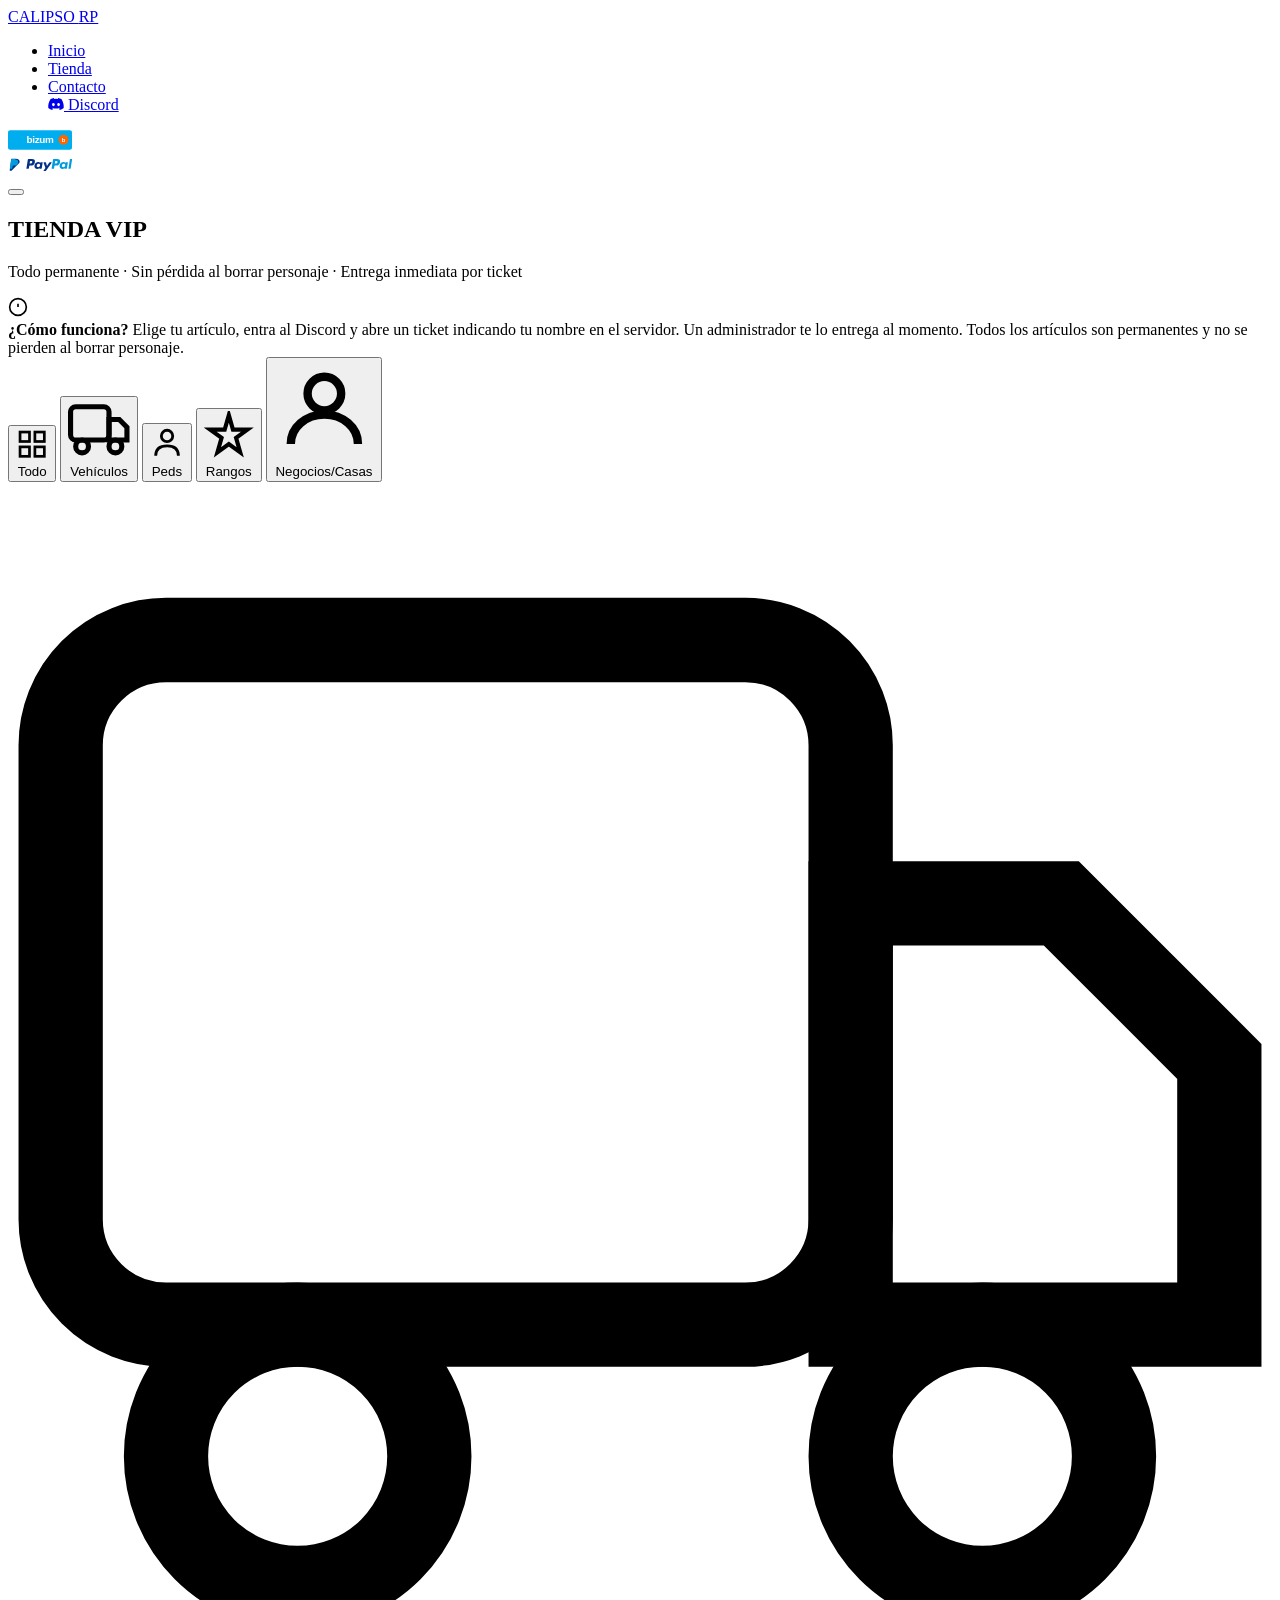
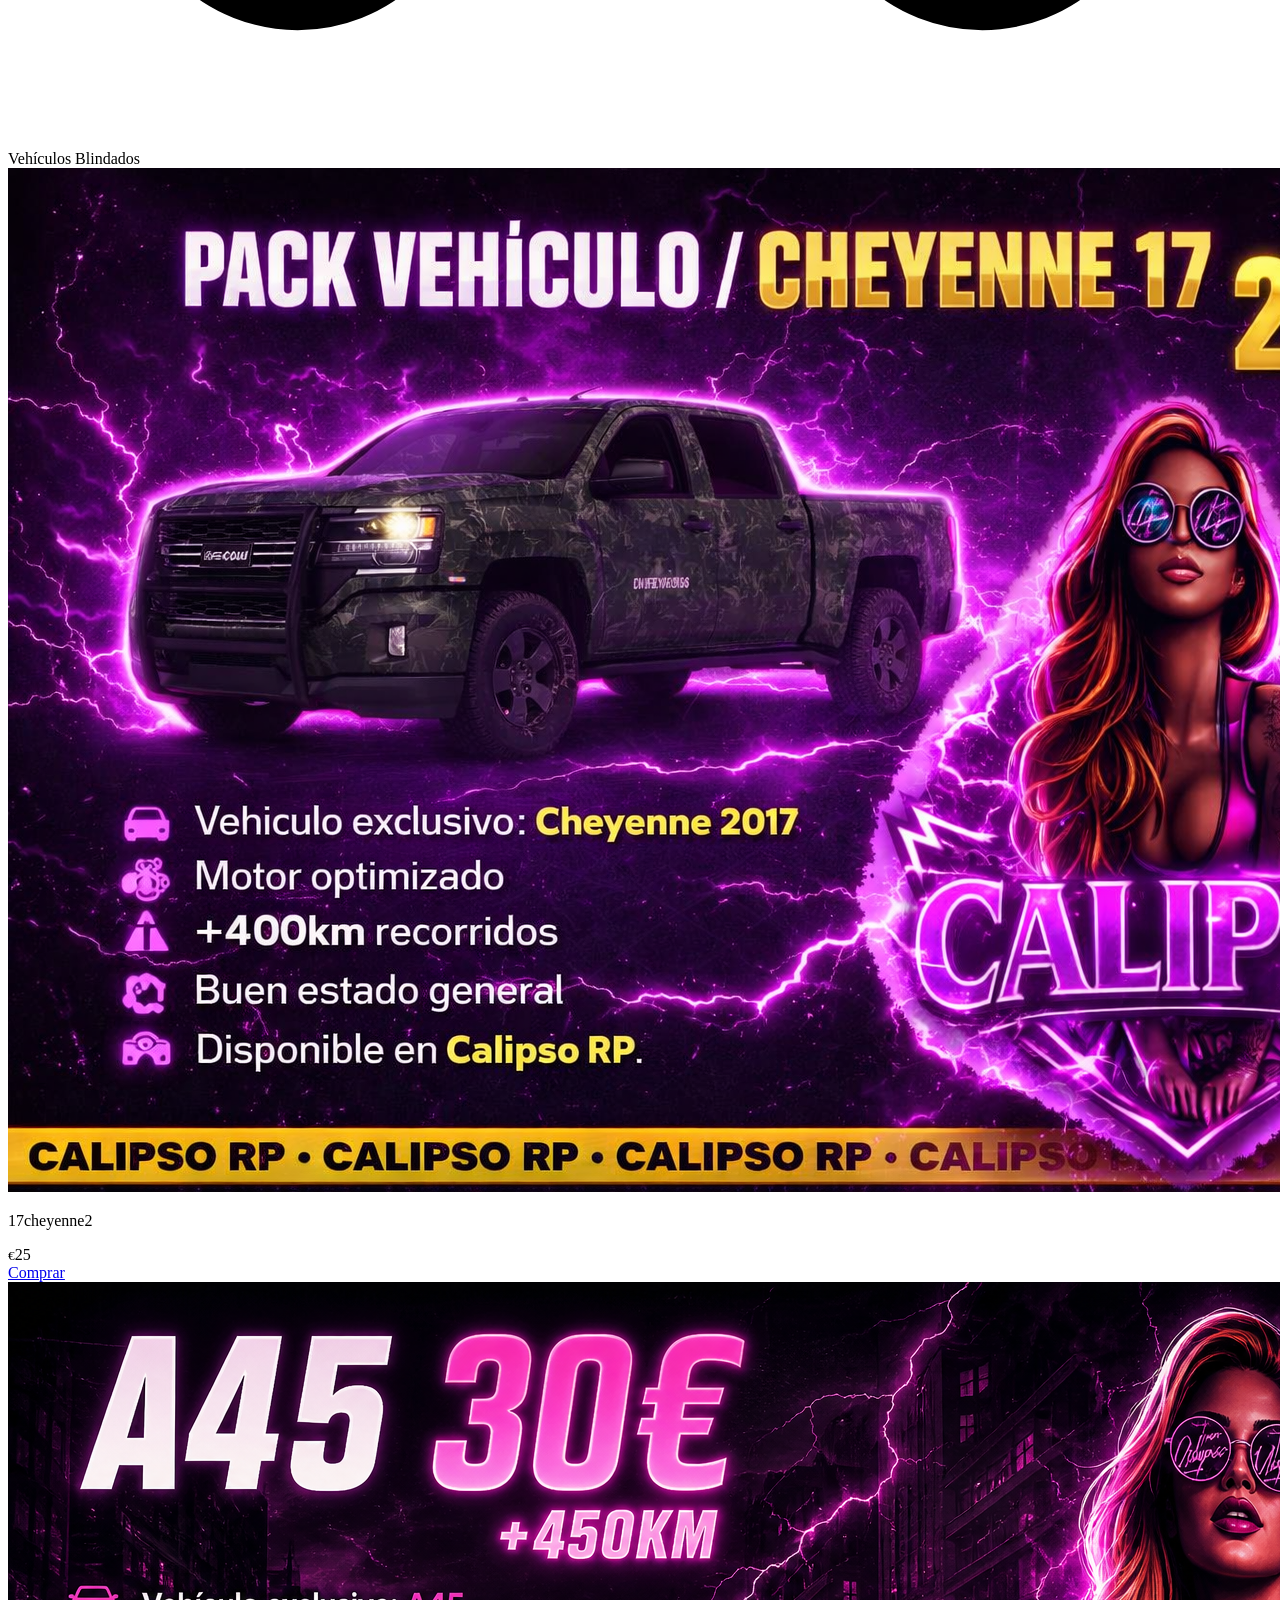
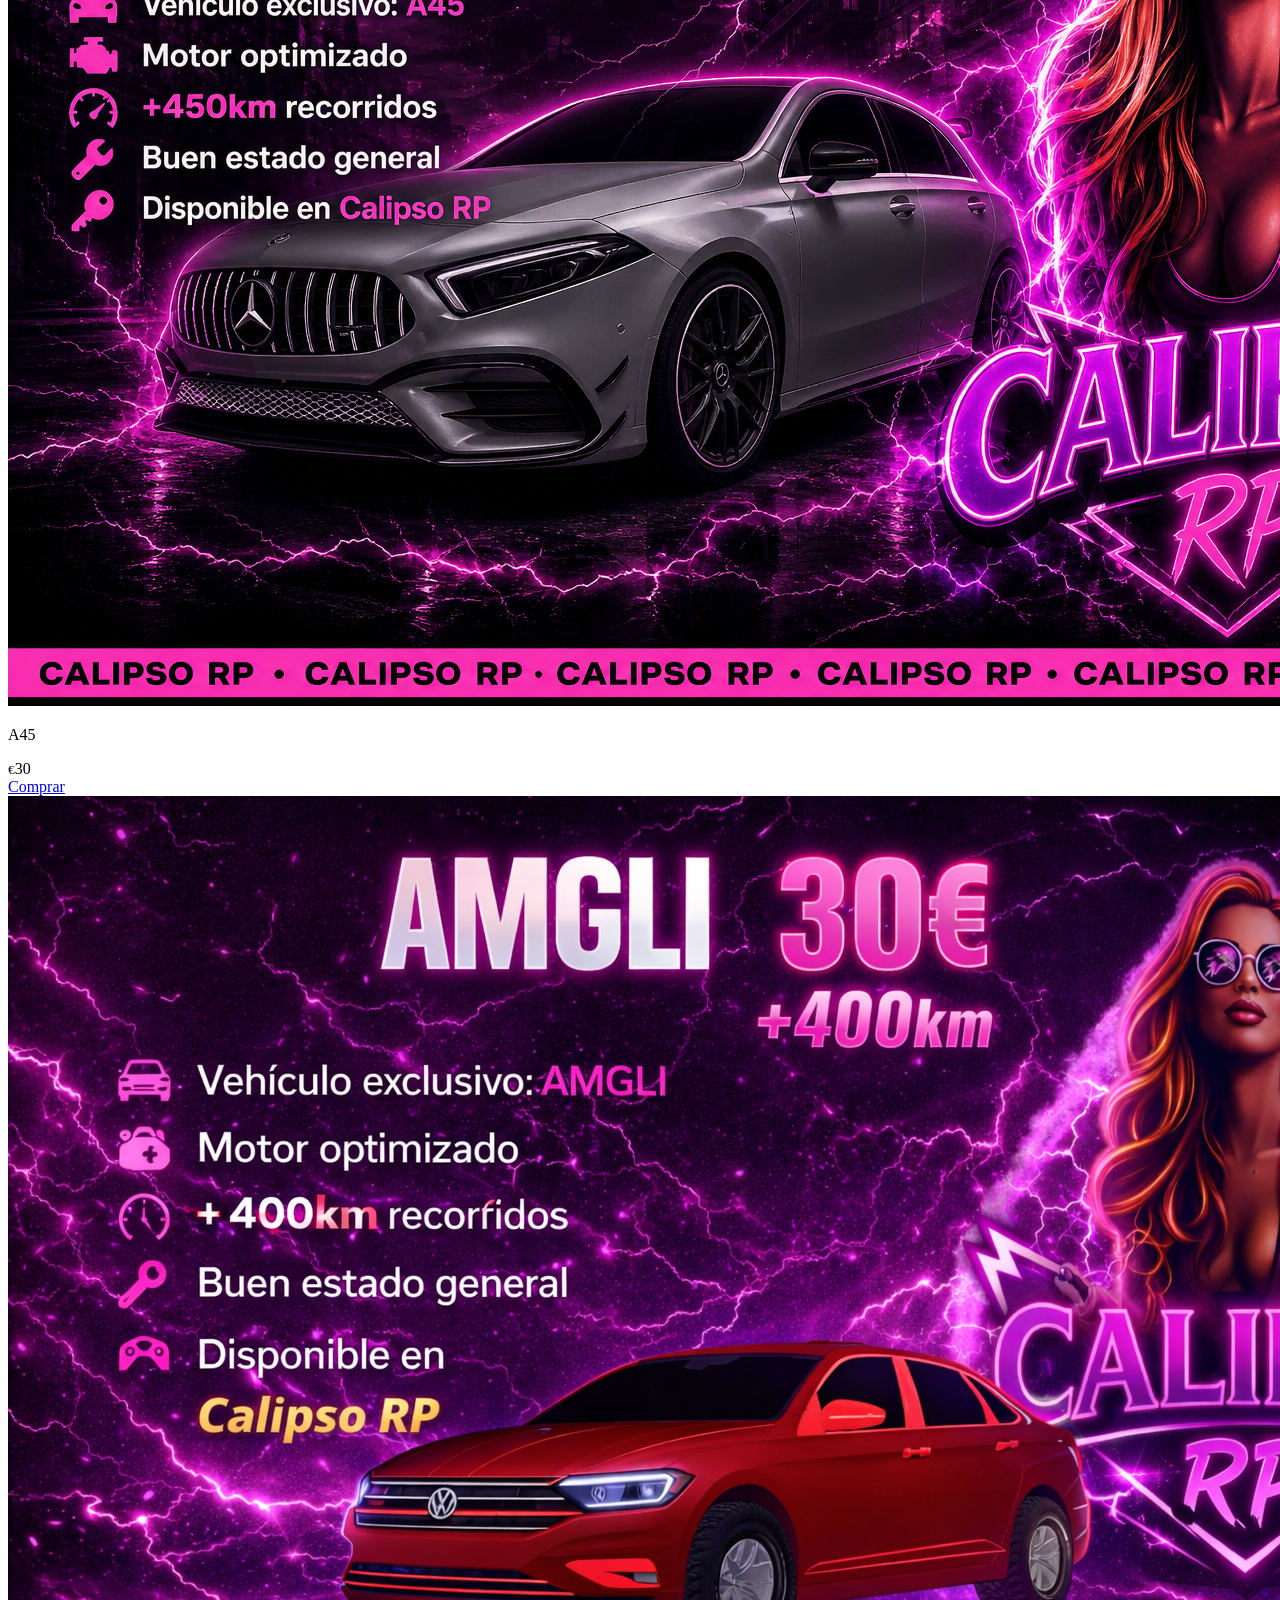
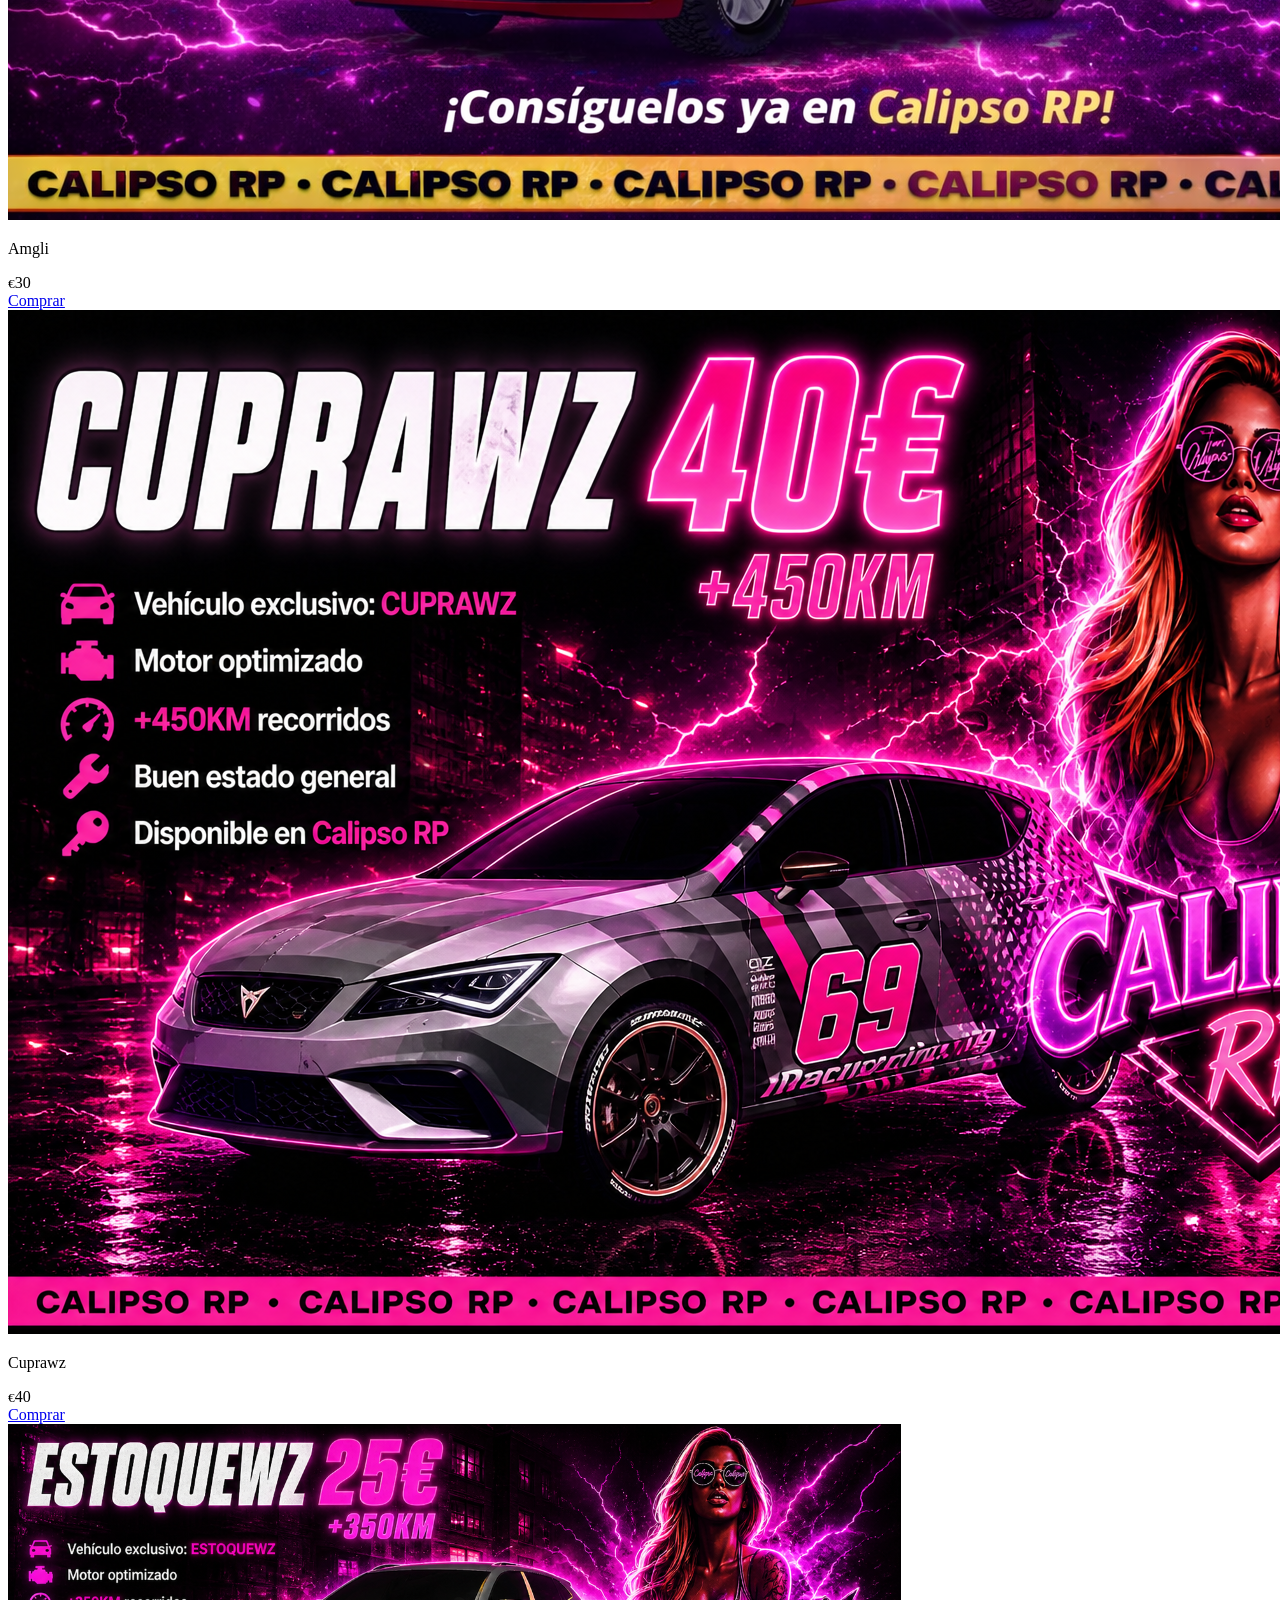
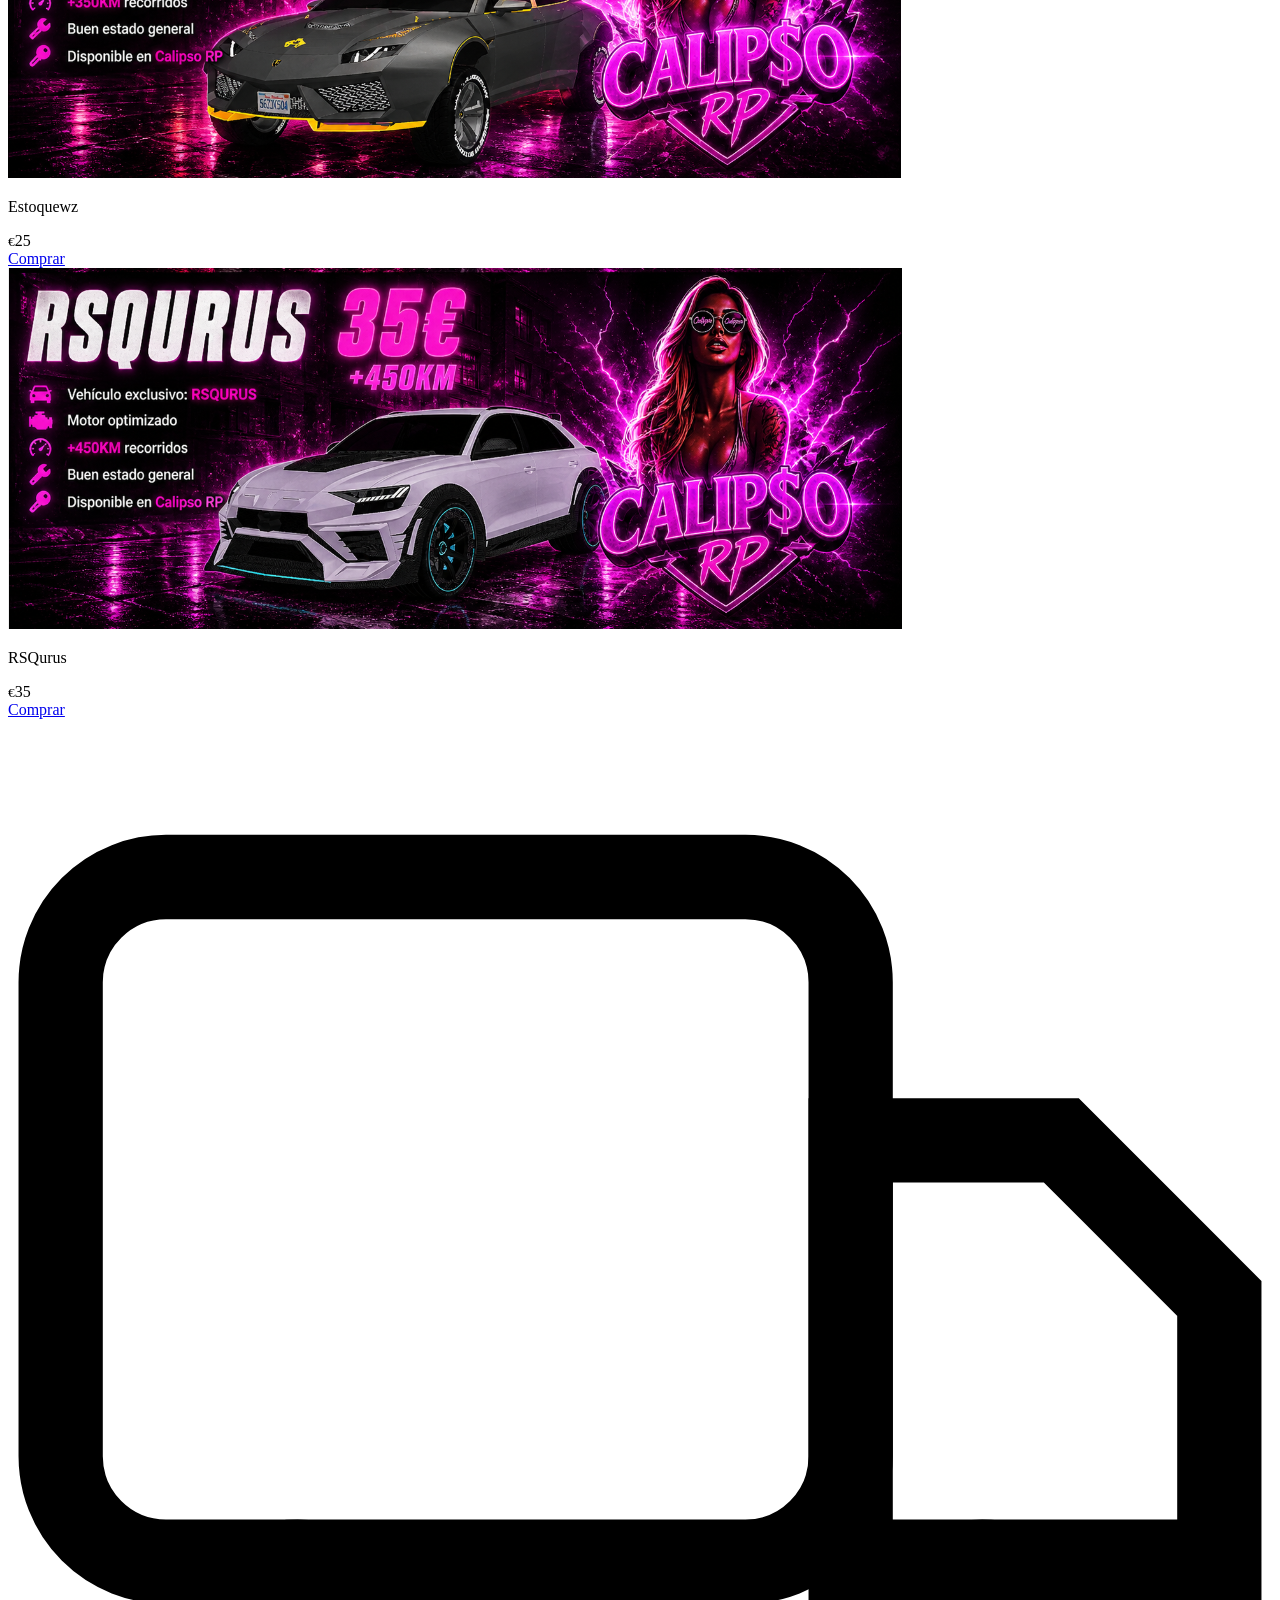
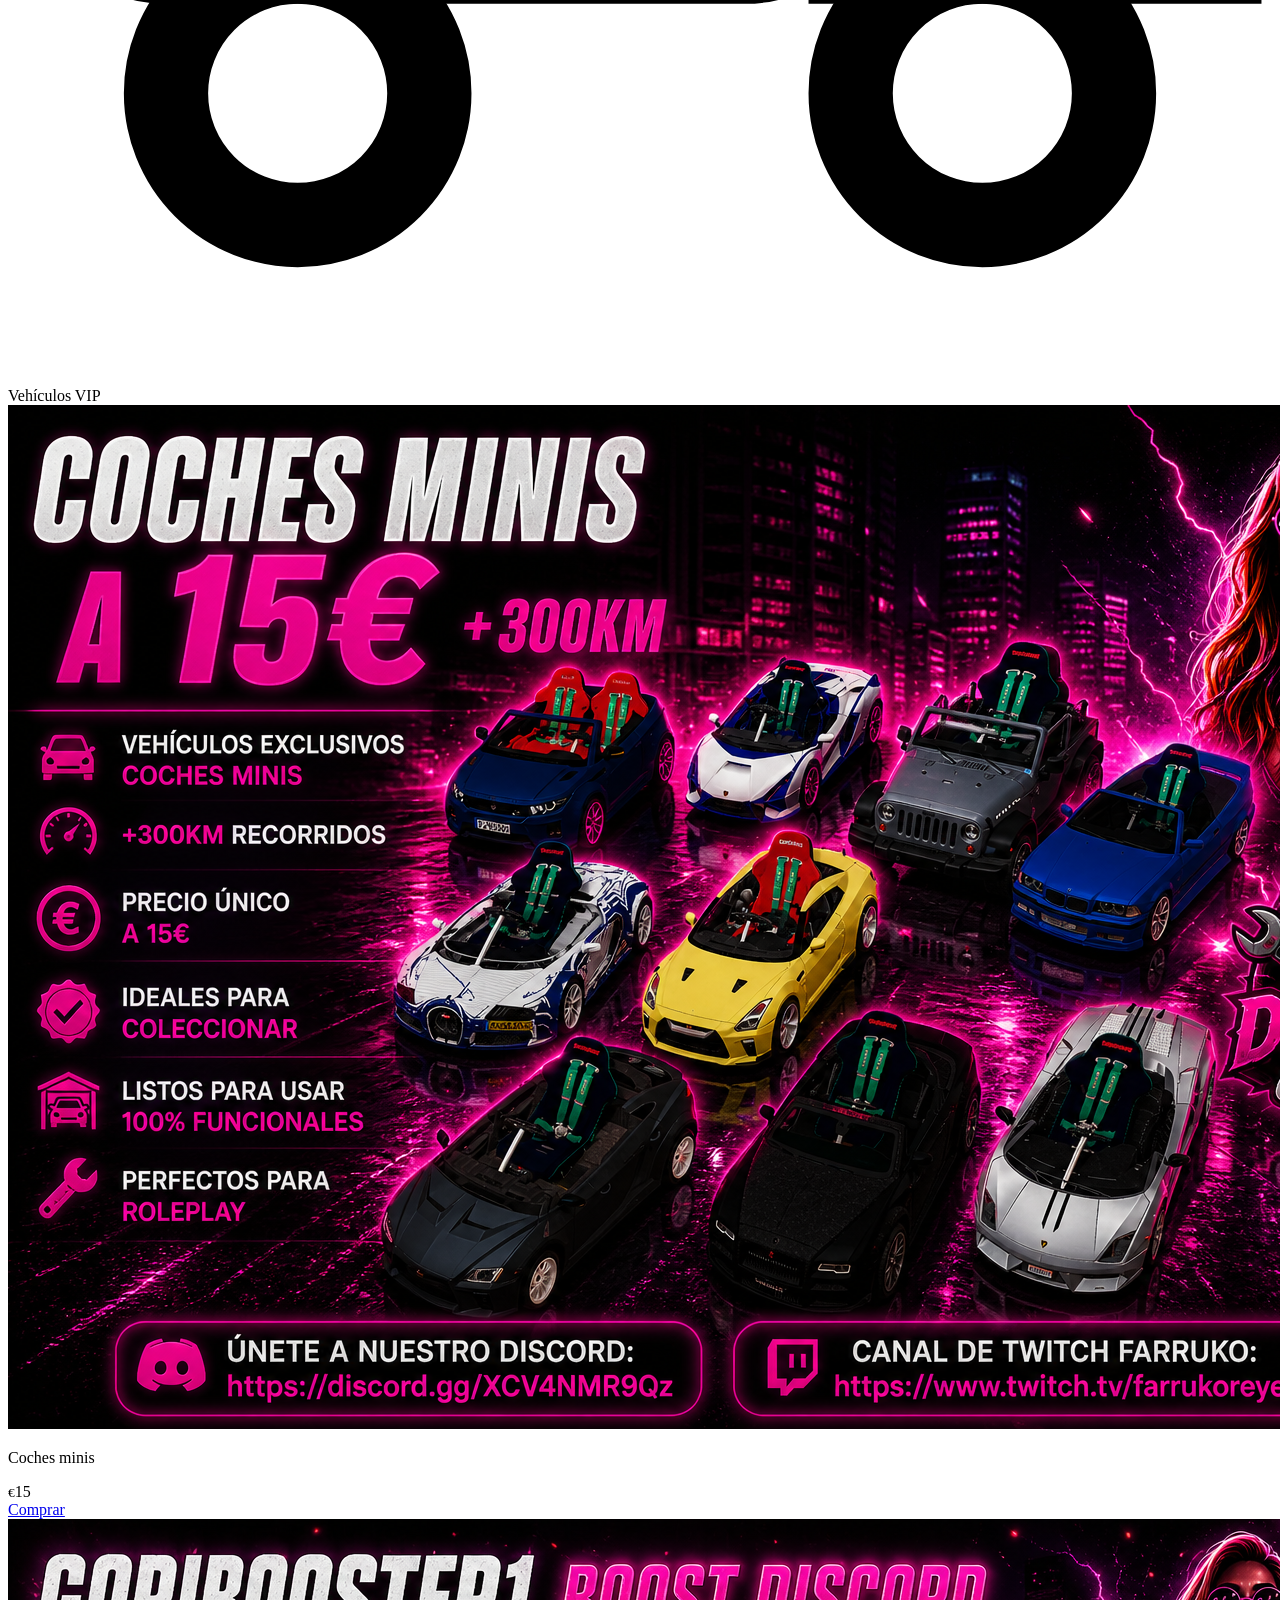
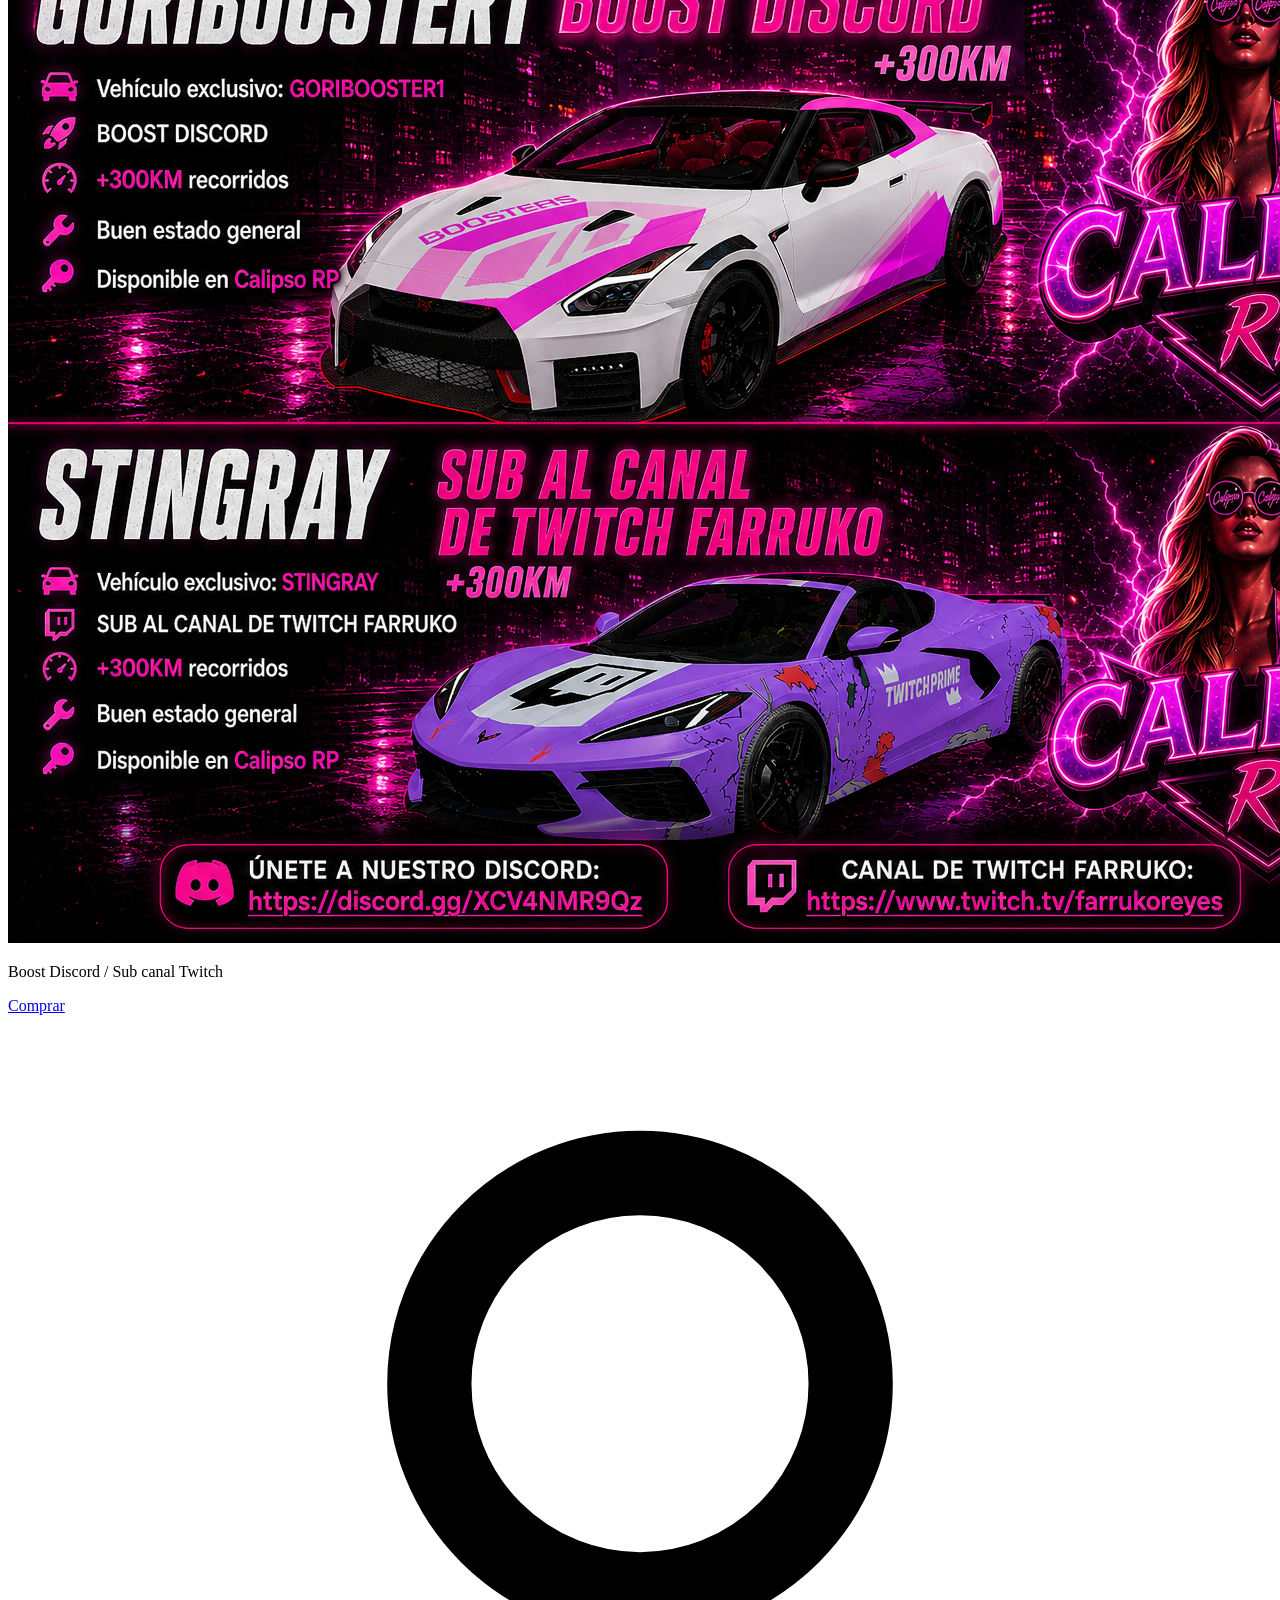
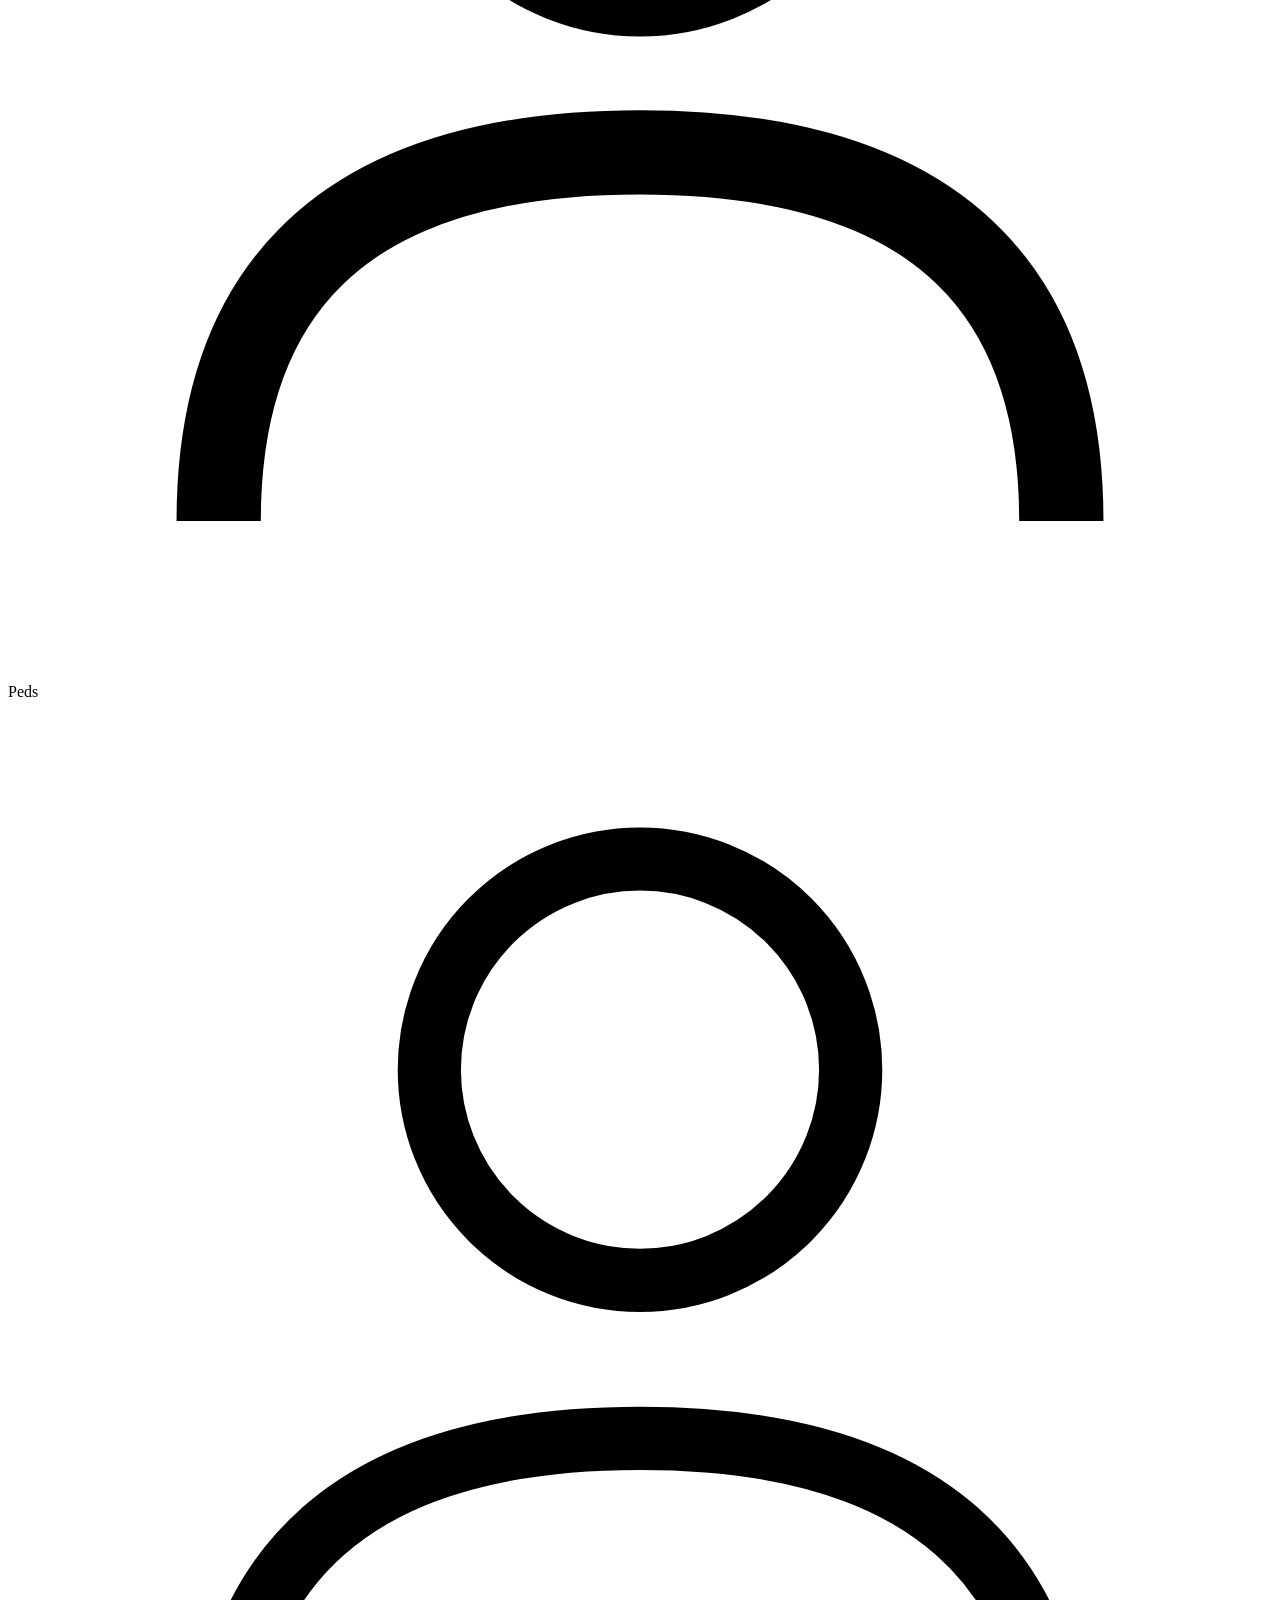
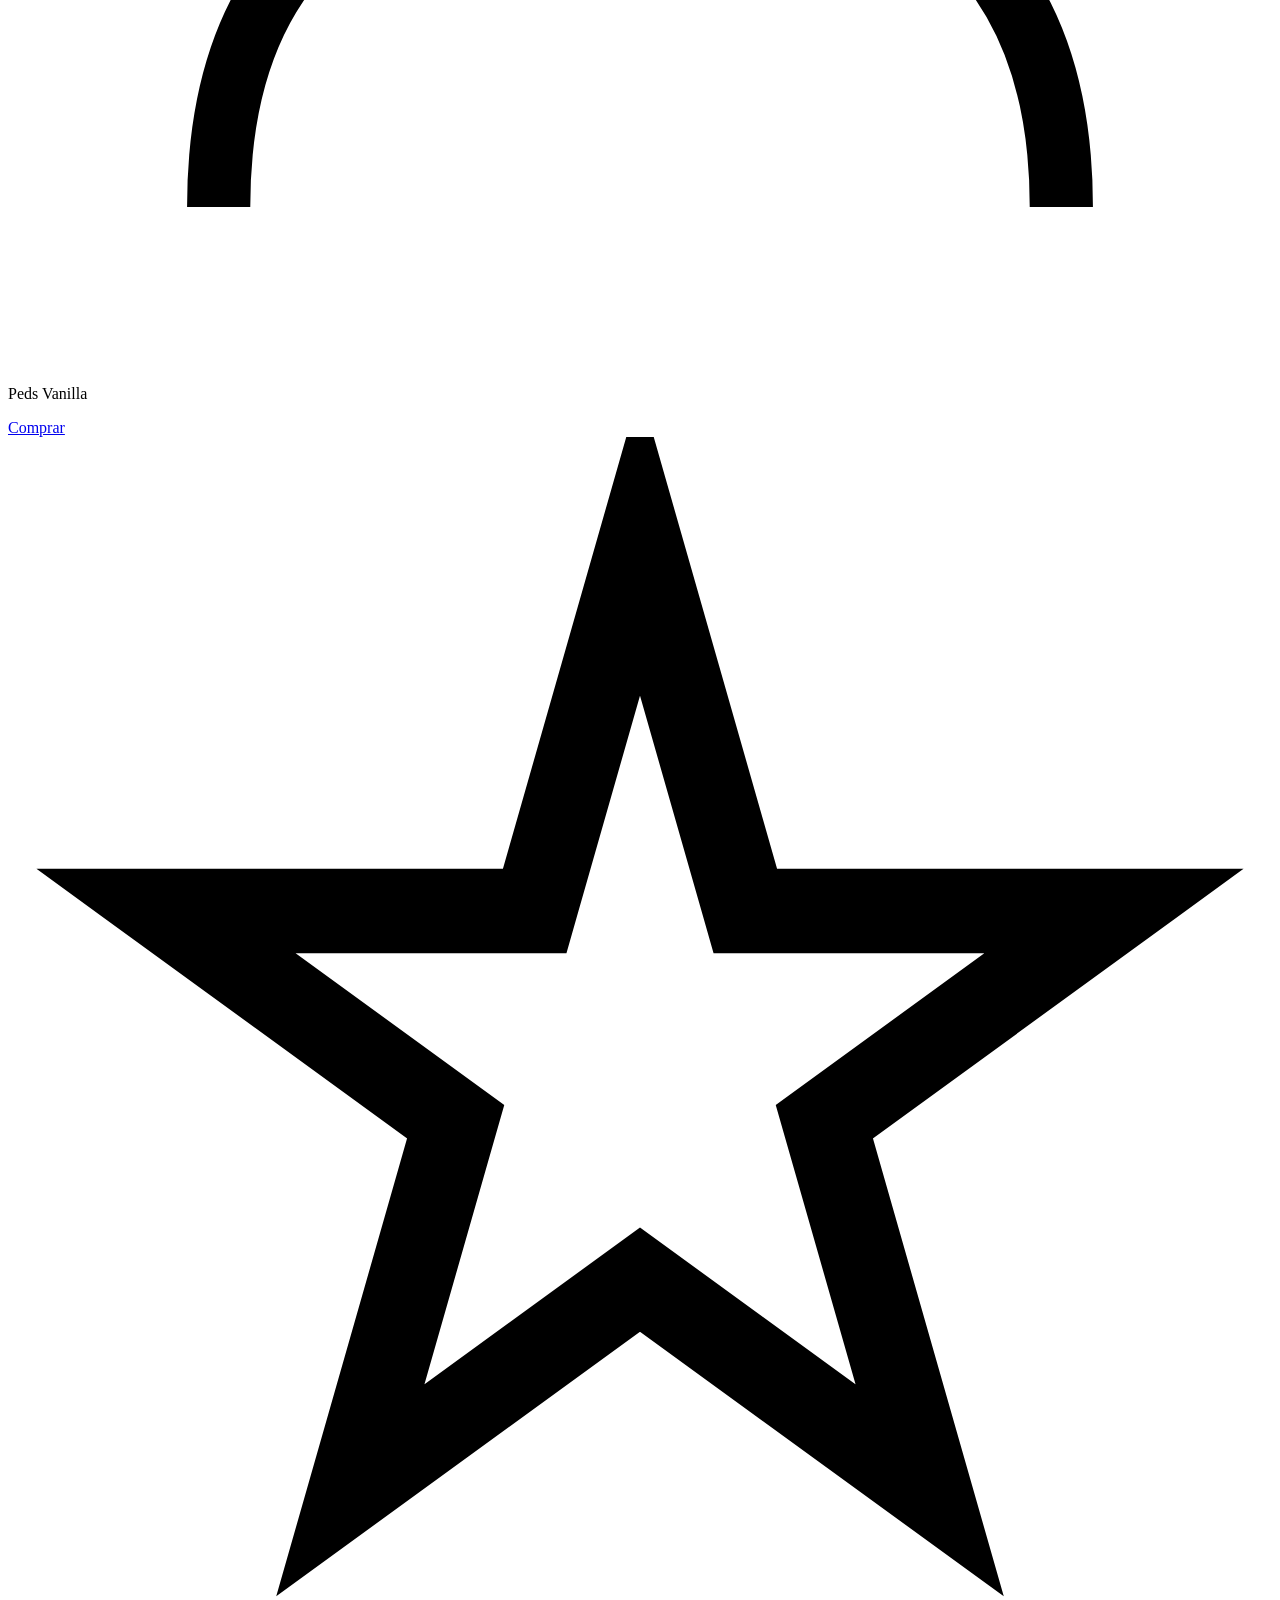
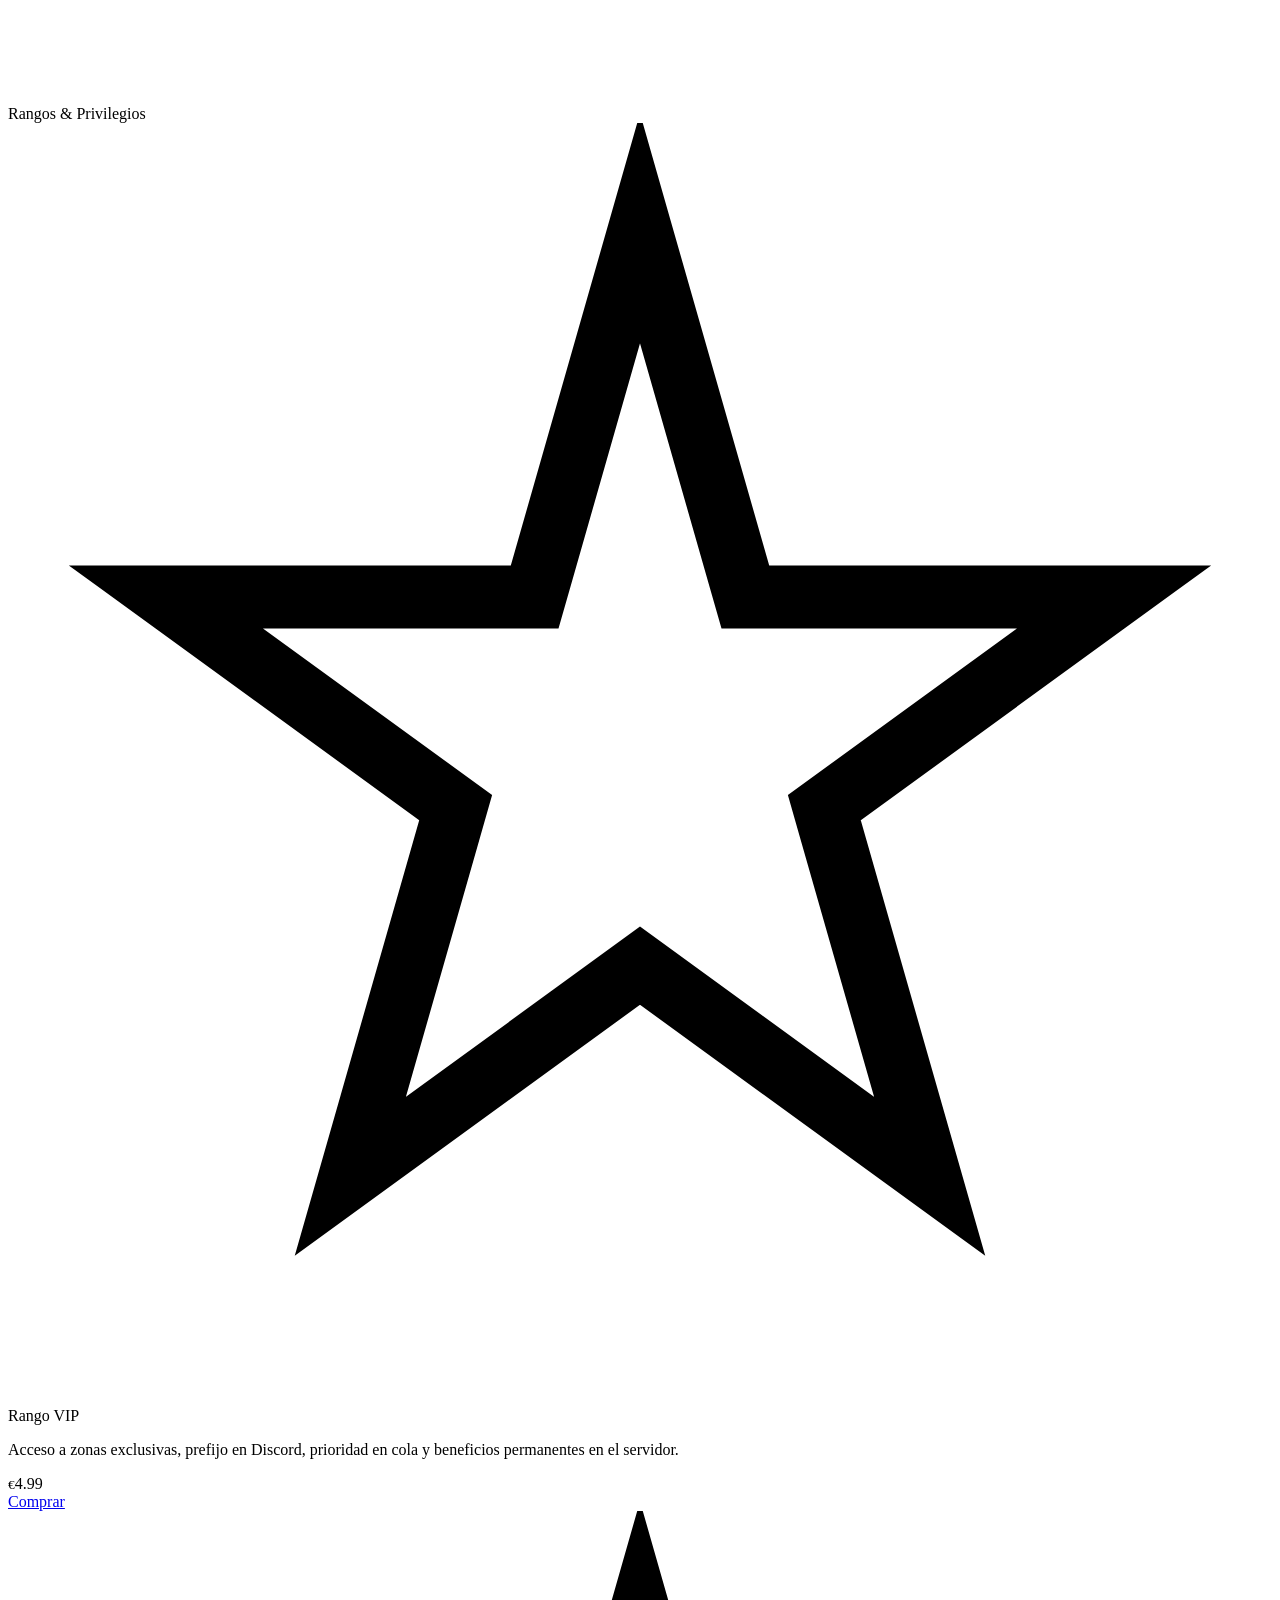
==== Articulos.html @ 2a61f959 "d" ====
<!DOCTYPE html>
<html lang="es">
  <head>
    <meta charset="UTF-8"/>
    <meta name="viewport" content="width=device-width, initial-scale=1.0"/>
    <title>Tienda — Calipso RP</title>
    <link rel="icon" href="./Imagenes/logorojo1.png"/>
    <link rel="stylesheet" href="style.css"/>
  </head>
  <body>
 
    <!-- NAV -->
    <nav class="nav" id="nav">
      <a href="inicio.html" class="nav-logo">
        <span class="nav-logo-name">CALIPSO <span>RP</span></span>
      </a>
      <ul class="nav-links" id="navLinks">
        <li><a href="inicio.html">Inicio</a></li>
        <li><a href="./Articulos.html" class="active">Tienda</a></li>
        <li><a href="./Contacto.html">Contacto</a></li>
        <a href="https://discord.gg/zxBqZYBh" target="_blank" class="nav-discord">
          <svg width="16" height="12" viewBox="0 0 71 55" fill="currentColor">
            <path d="M60.1 4.9A58.5 58.5 0 0 0 45.5.4a40.7 40.7 0 0 0-1.8 3.7 54.1 54.1 0 0 0-16.3 0A39.4 39.4 0 0 0 25.5.4 58.4 58.4 0 0 0 10.9 5C1.6 18.8-1 32.3.3 45.5a59 59 0 0 0 18 9.1 44.4 44.4 0 0 0 3.8-6.2 38.4 38.4 0 0 1-6-2.9l1.4-1.1a42 42 0 0 0 36 0l1.5 1.1a38.3 38.3 0 0 1-6 2.9 44.3 44.3 0 0 0 3.8 6.2 58.8 58.8 0 0 0 18-9.1C72.1 30.2 68 16.8 60.1 4.9ZM23.7 37.3c-3.5 0-6.4-3.2-6.4-7.2s2.8-7.2 6.4-7.2 6.5 3.3 6.4 7.2c0 4-2.8 7.2-6.4 7.2Zm23.6 0c-3.5 0-6.4-3.2-6.4-7.2s2.8-7.2 6.4-7.2 6.5 3.3 6.4 7.2c0 4-2.8 7.2-6.4 7.2Z"/>
          </svg>
          Discord
        </a>
      </ul>

      <!-- PAYMENT STRIP EN NAV -->
<div class="nav-payment-strip">
  <!-- Bizum -->
  <div class="nav-payment-wrap">
    <svg width="64" height="20" viewBox="0 0 180 55" xmlns="http://www.w3.org/2000/svg">
      <rect width="180" height="55" rx="6" fill="#00ADEF"/>
      <text x="90" y="37" font-family="Arial Black, sans-serif" font-weight="900" font-size="28" fill="white" text-anchor="middle" letter-spacing="-1">bizum</text>
      <circle cx="156" cy="27" r="14" fill="#FF6600"/>
      <text x="156" y="33" font-family="Arial, sans-serif" font-weight="900" font-size="16" fill="white" text-anchor="middle">b</text>
    </svg>
  </div>
  <!-- PayPal -->
  <div class="nav-payment-wrap">
    <svg width="64" height="20" viewBox="0 0 124 33" xmlns="http://www.w3.org/2000/svg">
      <path d="M46.211 6.749h-6.839a.95.95 0 0 0-.939.802l-2.766 17.537a.57.57 0 0 0 .564.658h3.265a.95.95 0 0 0 .939-.803l.746-4.73a.95.95 0 0 1 .938-.803h2.165c4.505 0 7.105-2.18 7.784-6.496.306-1.89.013-3.375-.872-4.415-.972-1.142-2.696-1.75-4.985-1.75zM47 13.154c-.374 2.454-2.249 2.454-4.062 2.454h-1.032l.724-4.583a.57.57 0 0 1 .563-.481h.473c1.235 0 2.4 0 3.002.704.359.42.469 1.044.332 1.906z" fill="#003087"/>
      <path d="M66.654 13.075h-3.275a.57.57 0 0 0-.563.481l-.145.916-.229-.332c-.709-1.029-2.29-1.373-3.868-1.373-3.619 0-6.71 2.741-7.312 6.586-.313 1.918.132 3.752 1.22 5.031.998 1.176 2.426 1.666 4.125 1.666 2.916 0 4.533-1.875 4.533-1.875l-.146.91a.57.57 0 0 0 .562.66h2.95a.95.95 0 0 0 .939-.803l1.77-11.209a.568.568 0 0 0-.561-.658zm-4.565 6.374c-.316 1.871-1.801 3.127-3.695 3.127-.951 0-1.711-.305-2.199-.883-.484-.574-.668-1.391-.514-2.301.295-1.855 1.805-3.152 3.67-3.152.93 0 1.686.309 2.184.892.499.589.697 1.411.554 2.317z" fill="#003087"/>
      <path d="M84.096 13.075h-3.291a.954.954 0 0 0-.787.417l-4.539 6.686-1.924-6.425a.953.953 0 0 0-.912-.678h-3.234a.57.57 0 0 0-.541.754l3.625 10.638-3.408 4.811a.57.57 0 0 0 .465.9h3.287a.949.949 0 0 0 .781-.408l10.946-15.8a.57.57 0 0 0-.468-.895z" fill="#003087"/>
      <path d="M94.992 6.749h-6.84a.95.95 0 0 0-.938.802l-2.766 17.537a.569.569 0 0 0 .562.658h3.51a.665.665 0 0 0 .656-.562l.785-4.971a.95.95 0 0 1 .938-.803h2.164c4.506 0 7.105-2.18 7.785-6.496.307-1.89.012-3.375-.873-4.415-.971-1.142-2.694-1.75-4.983-1.75zm.789 6.405c-.373 2.454-2.248 2.454-4.062 2.454h-1.031l.725-4.583a.568.568 0 0 1 .562-.481h.473c1.234 0 2.4 0 3.002.704.359.42.468 1.044.331 1.906z" fill="#009cde"/>
      <path d="M115.434 13.075h-3.273a.567.567 0 0 0-.562.481l-.145.916-.23-.332c-.709-1.029-2.289-1.373-3.867-1.373-3.619 0-6.709 2.741-7.311 6.586-.312 1.918.131 3.752 1.219 5.031 1 1.176 2.426 1.666 4.125 1.666 2.916 0 4.533-1.875 4.533-1.875l-.146.91a.57.57 0 0 0 .564.66h2.949a.95.95 0 0 0 .938-.803l1.771-11.209a.571.571 0 0 0-.565-.658zm-4.565 6.374c-.314 1.871-1.801 3.127-3.695 3.127-.949 0-1.711-.305-2.199-.883-.484-.574-.666-1.391-.514-2.301.297-1.855 1.805-3.152 3.67-3.152.93 0 1.686.309 2.184.892.501.589.699 1.411.554 2.317z" fill="#009cde"/>
      <path d="M119.962 7.182l-2.807 17.854a.569.569 0 0 0 .562.658h2.822c.469 0 .867-.34.939-.803l2.768-17.536a.57.57 0 0 0-.562-.659h-3.16a.571.571 0 0 0-.562.486z" fill="#009cde"/>
      <path d="M7.266 29.154a.604.604 0 0 1-.598.52H3.881a.604.604 0 0 1-.597-.709L6.092 7.182a.952.952 0 0 1 .938-.802h7.896c2.759 0 4.806.625 6.084 1.858 1.16 1.125 1.614 2.606 1.387 4.517-.047.39-.127.795-.242 1.209" fill="#003087"/>
      <path d="M7.034 6.749H.195A.95.95 0 0 0-.744 7.55L-3.51 25.088a.57.57 0 0 0 .562.659h3.51c.313 0 .578-.228.625-.539l.757-4.801-.002.014a.95.95 0 0 1 .938-.802h1.96c3.838 0 6.844-1.558 7.722-6.066.026-.135.049-.267.068-.396.26-1.659-.002-2.786-.867-3.806-.953-1.117-2.667-1.602-4.729-1.602z" fill="#009cde" transform="translate(7.07 0)"/>
    </svg>
  </div>
</div>

      <button class="hamburger" id="hamburger" onclick="toggleMenu()" aria-label="Menu">
        <span></span><span></span><span></span>
      </button>
    </nav>
 
    <!-- PAGE HERO -->
    <section class="page-hero">
      <h1 class="page-hero-title">TIENDA VIP</h1>
      <p class="page-hero-sub">Todo permanente · Sin pérdida al borrar personaje · Entrega inmediata por ticket</p>
    </section>
 
    <!-- INFO BANNER -->
    <div class="shop-wrap" style="padding-bottom:0">
      <div class="info-banner">
        <svg class="info-icon" width="20" height="20" viewBox="0 0 24 24" fill="none" stroke="currentColor" stroke-width="2">
          <circle cx="12" cy="12" r="10"/>
          <line x1="12" y1="8" x2="12" y2="12"/>
          <line x1="12" y1="16" x2="12.01" y2="16"/>
        </svg>
        <div>
          <strong>¿Cómo funciona?</strong>
          Elige tu artículo, entra al Discord y abre un ticket indicando tu nombre en el servidor.
          Un administrador te lo entrega al momento. Todos los artículos son permanentes y no se pierden al borrar personaje.
        </div>
      </div>
    </div>
 
    <!-- FILTERS -->
    <div class="shop-filters">
      <button class="filter-btn active" data-filter="all">
        <svg viewBox="0 0 24 24" fill="none" stroke="currentColor" stroke-width="2">
          <rect x="3" y="3" width="7" height="7"/>
          <rect x="14" y="3" width="7" height="7"/>
          <rect x="3" y="14" width="7" height="7"/>
          <rect x="14" y="14" width="7" height="7"/>
        </svg>
        Todo
      </button>
      <button class="filter-btn" data-filter="coches">
        <svg viewBox="0 0 24 24" fill="none" stroke="currentColor" stroke-width="2">
          <rect x="1" y="3" width="15" height="13" rx="2"/>
          <path d="M16 8h4l3 3v5h-7V8z"/>
          <circle cx="5.5" cy="18.5" r="2.5"/>
          <circle cx="18.5" cy="18.5" r="2.5"/>
        </svg>
        Vehículos
      </button>
      <button class="filter-btn" data-filter="peds">
        <svg viewBox="0 0 24 24" fill="none" stroke="currentColor" stroke-width="2">
          <circle cx="12" cy="7" r="4"/>
          <path d="M4 21Q4 14 12 14Q20 14 20 21"/>
        </svg>
        Peds
      </button>
      <button class="filter-btn" data-filter="rangos">
        <svg viewBox="0 0 24 24" fill="none" stroke="currentColor" stroke-width="2">
          <path d="M12 2l2 7h7l-5.5 4 2 7L12 16l-5.5 4 2-7L3 9h7z"/>
        </svg>
        Rangos
      </button>
      <button class="filter-btn" data-filter="negocios/Casas">
        <svg viewBox="0 0 24 24" fill="none" stroke="currentColor" stroke-width="2">
          <circle cx="12" cy="8" r="4"/>
          <path d="M4 20c0-4 3.6-7 8-7s8 3 8 7"/>
        </svg>
        Negocios/Casas
      </button>
    </div>
 
    <!-- SHOP CONTENT -->
    <div class="shop-wrap">
 
      <!-- CATEGORÍA: VEHÍCULOS Blindados -->
      <div class="shop-category" data-cat="coches">
        <div class="shop-cat-title">
          <svg viewBox="0 0 24 24" fill="none" stroke="currentColor" stroke-width="1.6">
            <rect x="1" y="3" width="15" height="13" rx="2"/>
            <path d="M16 8h4l3 3v5h-7V8z"/>
            <circle cx="5.5" cy="18.5" r="2.5"/>
            <circle cx="18.5" cy="18.5" r="2.5"/>
          </svg>
          Vehículos Blindados
        </div>
        <div class="products-grid">
 
          <div class="product-card reveal" data-cat="coches">
            <div class="product-thumb">
              <div class="product-thumb-glow"></div>
              <img src="./Imagenes/ChatGPT_Image_4_may_2026_22_41_22.png" alt="17cheyenne2" class="product-img"/>
            </div>
            <div class="product-body">
              <p class="product-name">17cheyenne2</p>
              <div class="product-footer">
                <div class="product-price"><small>€</small>25</div>
                <a href="https://discord.com/channels/1265454417419960320/1265454423115694199/1325440500668436545" target="_blank" class="btn-buy">Comprar</a>
              </div>
            </div>
          </div>
 
          <div class="product-card reveal" data-cat="coches">
            <div class="product-thumb">
              <div class="product-thumb-glow"></div>
              <img src="./Imagenes/content1.png" alt="A45" class="product-img"/>
            </div>
            <div class="product-body">
              <p class="product-name">A45</p>
              <div class="product-footer">
                <div class="product-price"><small>€</small>30</div>
                <a href="https://discord.com/channels/1265454417419960320/1265454423115694199/1325440500668436545" target="_blank" class="btn-buy">Comprar</a>
              </div>
            </div>
          </div>
 
          <div class="product-card reveal" data-cat="coches">
            <div class="product-thumb">
              <div class="product-thumb-glow"></div>
              <img src="./Imagenes/content2.png" alt="Amgli" class="product-img"/>
            </div>
            <div class="product-body">
              <p class="product-name">Amgli</p>
              <div class="product-footer">
                <div class="product-price"><small>€</small>30</div>
                <a href="https://discord.com/channels/1265454417419960320/1265454423115694199/1325440500668436545" target="_blank" class="btn-buy">Comprar</a>
              </div>
            </div>
          </div>
 
          <div class="product-card reveal" data-cat="coches">
            <div class="product-thumb">
              <div class="product-thumb-glow"></div>
              <img src="./Imagenes/content3.png" alt="Cuprawz" class="product-img"/>
            </div>
            <div class="product-body">
              <p class="product-name">Cuprawz</p>
              <div class="product-footer">
                <div class="product-price"><small>€</small>40</div>
                <a href="https://discord.com/channels/1265454417419960320/1265454423115694199/1325440500668436545" target="_blank" class="btn-buy">Comprar</a>
              </div>
            </div>
          </div>
 
          <div class="product-card reveal" data-cat="coches">
            <div class="product-thumb">
              <div class="product-thumb-glow"></div>
              <img src="./Imagenes/image4.png" alt="Estoquewz" class="product-img"/>
            </div>
            <div class="product-body">
              <p class="product-name">Estoquewz</p>
              <div class="product-footer">
                <div class="product-price"><small>€</small>25</div>
                <a href="https://discord.com/channels/1265454417419960320/1265454423115694199/1325440500668436545" target="_blank" class="btn-buy">Comprar</a>
              </div>
            </div>
          </div>
 
          <div class="product-card reveal" data-cat="coches">
            <div class="product-thumb">
              <div class="product-thumb-glow"></div>
              <img src="./Imagenes/image5.png" alt="RSQurus" class="product-img"/>
            </div>
            <div class="product-body">
              <p class="product-name">RSQurus</p>
              <div class="product-footer">
                <div class="product-price"><small>€</small>35</div>
                <a href="https://discord.com/channels/1265454417419960320/1265454423115694199/1325440500668436545" target="_blank" class="btn-buy">Comprar</a>
              </div>
            </div>
          </div>
 
        </div>
      </div>

      <!-- CATEGORÍA: VEHÍCULOS -->
      <div class="shop-category" data-cat="coches">
        <div class="shop-cat-title">
          <svg viewBox="0 0 24 24" fill="none" stroke="currentColor" stroke-width="1.6">
            <rect x="1" y="3" width="15" height="13" rx="2"/>
            <path d="M16 8h4l3 3v5h-7V8z"/>
            <circle cx="5.5" cy="18.5" r="2.5"/>
            <circle cx="18.5" cy="18.5" r="2.5"/>
          </svg>
          Vehículos VIP
        </div>
        <div class="products-grid">
 
          <div class="product-card reveal" data-cat="coches">
            <div class="product-thumb">
              <div class="product-thumb-glow"></div>
              <img src="./Imagenes/content8.png" alt="Coches minis" class="product-img"/>
            </div>
            <div class="product-body">
              <p class="product-name">Coches minis</p>
              <div class="product-footer">
                <div class="product-price"><small>€</small>15</div>
                <a href="https://discord.com/channels/1265454417419960320/1265454423115694199/1325440500668436545" target="_blank" class="btn-buy">Comprar</a>
              </div>
            </div>
          </div>
 
          <div class="product-card reveal" data-cat="coches">
            <div class="product-thumb">
              <div class="product-thumb-glow"></div>
              <img src="./Imagenes/boost_y_twitch_coches6.png" alt="Boost Discord / Sub Twitch" class="product-img"/>
            </div>
            <div class="product-body">
              <p class="product-name">Boost Discord / Sub canal Twitch</p>
              <div class="product-footer">
                <div class="product-price"></div>
                <a href="https://discord.com/channels/1265454417419960320/1265454423115694199/1325440500668436545" target="_blank" class="btn-buy">Comprar</a>
              </div>
            </div>
          </div>
 
        </div>
      </div>
 
      <!-- CATEGORÍA: PEDS -->
      <div class="shop-category" data-cat="peds">
        <div class="shop-cat-title">
          <svg viewBox="0 0 24 24" fill="none" stroke="currentColor" stroke-width="1.6">
            <circle cx="12" cy="7" r="4"/>
            <path d="M4 21Q4 14 12 14Q20 14 20 21"/>
          </svg>
          Peds
        </div>
        <div class="products-grid">
 
          <div class="product-card reveal" data-cat="peds">
            <div class="product-thumb">
              <div class="product-thumb-glow"></div>
              <svg viewBox="0 0 24 24" fill="none" stroke="currentColor" stroke-width="1.2">
                <circle cx="12" cy="7" r="4"/>
                <path d="M4 21Q4 14 12 14Q20 14 20 21"/>
              </svg>
            </div>

            <div class="product-body">
              <p class="product-name">Peds Vanilla</p>
              <div class="product-footer">
                <a href="https://discord.com/channels/1265454417419960320/1265454423115694199/1325440500668436545" target="_blank" class="btn-buy">Comprar</a>
              </div>
            </div>
          </div>
 
        </div>
      </div>
 
      <!-- CATEGORÍA: RANGOS -->
      <div class="shop-category" data-cat="rangos">
        <div class="shop-cat-title">
          <svg viewBox="0 0 24 24" fill="none" stroke="currentColor" stroke-width="1.6">
            <path d="M12 2l2 7h7l-5.5 4 2 7L12 16l-5.5 4 2-7L3 9h7z"/>
          </svg>
          Rangos &amp; Privilegios
        </div>
        <div class="products-grid">
 
          <div class="product-card reveal" data-cat="rangos">
            <div class="product-thumb">
              <div class="product-thumb-glow"></div>
              <svg viewBox="0 0 24 24" fill="none" stroke="currentColor" stroke-width="1.2">
                <path d="M12 2l2 7h7l-5.5 4 2 7L12 16l-5.5 4 2-7L3 9h7z"/>
              </svg>
            </div>
            <div class="product-body">
              <p class="product-name">Rango VIP</p>
              <p class="product-desc">Acceso a zonas exclusivas, prefijo en Discord, prioridad en cola y beneficios permanentes en el servidor.</p>
              <div class="product-footer">
                <div class="product-price"><small>€</small>4.99</div>
                <a href="https://discord.com/channels/1265454417419960320/1265454423115694199/1325440500668436545" target="_blank" class="btn-buy">Comprar</a>
              </div>
            </div>
          </div>
 
          <div class="product-card reveal" data-cat="rangos">
            <div class="product-thumb">
              <div class="product-thumb-glow"></div>
              <svg viewBox="0 0 24 24" fill="none" stroke="currentColor" stroke-width="1.2">
                <path d="M12 2l2 7h7l-5.5 4 2 7L12 16l-5.5 4 2-7L3 9h7z"/>
              </svg>
            </div>
            <div class="product-body">
              <p class="product-name">Rango Premium</p>
              <p class="product-desc">Todo lo del VIP más acceso a eventos privados, skin de personaje exclusiva y vehículo de regalo.</p>
              <div class="product-footer">
                <div class="product-price"><small>€</small>9.99</div>
                <a href="https://discord.com/channels/1265454417419960320/1265454423115694199/1325440500668436545" target="_blank" class="btn-buy">Comprar</a>
              </div>
            </div>
          </div>
 
          <div class="product-card reveal" data-cat="rangos">
            <div class="product-thumb">
              <div class="product-thumb-glow"></div>
              <svg viewBox="0 0 24 24" fill="none" stroke="currentColor" stroke-width="1.2">
                <path d="M12 2l2 7h7l-5.5 4 2 7L12 16l-5.5 4 2-7L3 9h7z"/>
              </svg>
            </div>
            <div class="product-body">
              <p class="product-name">Rango Elite</p>
              <p class="product-desc">El rango más alto del servidor. Todos los privilegios, acceso total, nombre en color y trato preferencial.</p>
              <div class="product-footer">
                <div class="product-price"><small>€</small>19.99</div>
                <a href="https://discord.com/channels/1265454417419960320/1265454423115694199/1325440500668436545" target="_blank" class="btn-buy">Comprar</a>
              </div>
            </div>
          </div>
 
        </div>
      </div>
 
      <!-- CATEGORÍA: NEGOCIOS / CASAS -->
      <div class="shop-category" data-cat="negocios/Casas">
        <div class="shop-cat-title">
          <svg viewBox="0 0 24 24" fill="none" stroke="currentColor" stroke-width="1.6">
            <path d="M3 9l9-7 9 7v11a2 2 0 0 1-2 2H5a2 2 0 0 1-2-2z"/>
            <polyline points="9 22 9 12 15 12 15 22"/>
          </svg>
          Negocios / Casas
        </div>
        <div class="products-grid">
 
          <div class="product-card reveal" data-cat="negocios/Casas">
            <div class="product-thumb">
              <div class="product-thumb-glow"></div>
              <img src="./Imagenes/Mapeado_Mecanico_devils_customs__job_sin_extras_50.png" alt="Mapeado Mecánico Devil's Custom" class="product-img"/>
            </div>
            <div class="product-body">
              <p class="product-name">Mapeado Mecánico Devil's Custom</p>
              <div class="product-footer">
                <div class="product-price"><small>€</small>50</div>
                <a href="https://discord.com/channels/1265454417419960320/1265454423115694199/1325440500668436545" target="_blank" class="btn-buy">Comprar</a>
              </div>
            </div>
          </div>
 
          <div class="product-card reveal" data-cat="negocios/Casas">
            <div class="product-thumb">
              <div class="product-thumb-glow"></div>
              <img src="./Imagenes/imagemapa1.png" alt="Mansión" class="product-img"/>
            </div>
            <div class="product-body">
              <p class="product-name">Mansión</p>
              <div class="product-footer">
                <div class="product-price"><small>€</small>45</div>
                <a href="https://discord.com/channels/1265454417419960320/1265454423115694199/1325440500668436545" target="_blank" class="btn-buy">Comprar</a>
              </div>
            </div>
          </div>
 
          <div class="product-card reveal" data-cat="negocios/Casas">
            <div class="product-thumb">
              <div class="product-thumb-glow"></div>
              <img src="./Imagenes/imagemapa2.png" alt="Mansión + Job Mafia" class="product-img"/>
            </div>
            <div class="product-body">
              <p class="product-name">Mansión + Job Mafia</p>
              <div class="product-footer">
                <div class="product-price"><small>€</small>79.99</div>
                <a href="https://discord.com/channels/1265454417419960320/1265454423115694199/1325440500668436545" target="_blank" class="btn-buy">Comprar</a>
              </div>
            </div>
          </div>
 
          <div class="product-card reveal" data-cat="negocios/Casas">
            <div class="product-thumb">
              <div class="product-thumb-glow"></div>
              <img src="./Imagenes/imagemapa3.png" alt="Vanilla Unicorn" class="product-img"/>
            </div>
            <div class="product-body">
              <p class="product-name">Vanilla Unicorn</p>
              <div class="product-footer">
                <div class="product-price"><small>€</small>60</div>
                <a href="https://discord.com/channels/1265454417419960320/1265454423115694199/1325440500668436545" target="_blank" class="btn-buy">Comprar</a>
              </div>
            </div>
          </div>
 
          <div class="product-card reveal" data-cat="negocios/Casas">
            <div class="product-thumb">
              <div class="product-thumb-glow"></div>
              <img src="./Imagenes/DEPARTAMENTO_POLICIAL_DE_INTELIGENCIA_130__job_cni_con_menu_policial_blips_de_companeros_y_10_rangos_a_eleccion_y_sin_extrasmapa4.png" alt="Departamento Policial de Inteligencia + Job CNI" class="product-img"/>
            </div>
            <div class="product-body">
              <p class="product-name">Departamento Policial de Inteligencia + Job CNI</p>
              <div class="product-footer">
                <div class="product-price"><small>€</small>130</div>
                <a href="https://discord.com/channels/1265454417419960320/1265454423115694199/1325440500668436545" target="_blank" class="btn-buy">Comprar</a>
              </div>
            </div>
          </div>
 
          <div class="product-card reveal" data-cat="negocios/Casas">
            <div class="product-thumb">
              <div class="product-thumb-glow"></div>
              <img src="./Imagenes/badu_y_licos_40mapa6.png" alt="Badulaques y licores" class="product-img"/>
            </div>
            <div class="product-body">
              <p class="product-name">Badulaques y licores</p>
              <div class="product-footer">
                <div class="product-price"><small>€</small>40</div>
                <a href="https://discord.com/channels/1265454417419960320/1265454423115694199/1325440500668436545" target="_blank" class="btn-buy">Comprar</a>
              </div>
            </div>
          </div>
 
          <div class="product-card reveal" data-cat="negocios/Casas">
            <div class="product-thumb">
              <div class="product-thumb-glow"></div>
              <img src="./Imagenes/BAHAMAS_MAMAS_60mapa5.png" alt="Venta Hookah Cafe" class="product-img"/>
            </div>
            <div class="product-body">
              <p class="product-name">Venta Hookah Cafe</p>
              <div class="product-footer">
                <div class="product-price"><small>€</small>50</div>
                <a href="https://discord.com/channels/1265454417419960320/1265454423115694199/1325440500668436545" target="_blank" class="btn-buy">Comprar</a>
              </div>
            </div>
          </div>
 
        </div>
      </div>
 
    </div>
 
    <!-- FOOTER -->
<footer>
  <div class="footer-grid">
    <div>
      <span class="footer-brand">CALIPSO RP</span>
      <p class="footer-about">El servidor de roleplay más exclusivo de FiveM. Vive la experiencia, escribe tu leyenda.</p>
      <a href="https://discord.gg/zxBqZYBh" target="_blank" class="nav-discord" style="display:inline-flex">
        <svg width="16" height="12" viewBox="0 0 71 55" fill="currentColor">
          <path d="M60.1 4.9A58.5 58.5 0 0 0 45.5.4a40.7 40.7 0 0 0-1.8 3.7 54.1 54.1 0 0 0-16.3 0A39.4 39.4 0 0 0 25.5.4 58.4 58.4 0 0 0 10.9 5C1.6 18.8-1 32.3.3 45.5a59 59 0 0 0 18 9.1 44.4 44.4 0 0 0 3.8-6.2 38.4 38.4 0 0 1-6-2.9l1.4-1.1a42 42 0 0 0 36 0l1.5 1.1a38.3 38.3 0 0 1-6 2.9 44.3 44.3 0 0 0 3.8 6.2 58.8 58.8 0 0 0 18-9.1C72.1 30.2 68 16.8 60.1 4.9ZM23.7 37.3c-3.5 0-6.4-3.2-6.4-7.2s2.8-7.2 6.4-7.2 6.5 3.3 6.4 7.2c0 4-2.8 7.2-6.4 7.2Zm23.6 0c-3.5 0-6.4-3.2-6.4-7.2s2.8-7.2 6.4-7.2 6.5 3.3 6.4 7.2c0 4-2.8 7.2-6.4 7.2Z"/>
        </svg>
        Discord
      </a>

      <!-- REDES SOCIALES -->
      <span class="footer-social-label" style="margin-top:18px;">Síguenos</span>
      <div class="footer-social">
        <!-- TikTok -->
        <a href="www.tiktok.com/@calipsorp" target="_blank" class="footer-social-link" aria-label="TikTok">
          <svg width="18" height="18" viewBox="0 0 24 24" fill="currentColor">
            <path d="M19.59 6.69a4.83 4.83 0 0 1-3.77-4.25V2h-3.45v13.67a2.89 2.89 0 0 1-2.88 2.5 2.89 2.89 0 0 1-2.89-2.89 2.89 2.89 0 0 1 2.89-2.89c.28 0 .54.04.79.1V9.01a6.33 6.33 0 0 0-.79-.05 6.34 6.34 0 0 0-6.34 6.34 6.34 6.34 0 0 0 6.34 6.34 6.34 6.34 0 0 0 6.33-6.34V8.69a8.16 8.16 0 0 0 4.77 1.52V6.75a4.85 4.85 0 0 1-1-.06z"/>
          </svg>
        </a>
        <!-- Instagram -->
        <a href="#" target="_blank" class="footer-social-link" aria-label="Instagram">
          <svg width="18" height="18" viewBox="0 0 24 24" fill="currentColor">
            <path d="M12 2.163c3.204 0 3.584.012 4.85.07 3.252.148 4.771 1.691 4.919 4.919.058 1.265.069 1.645.069 4.849 0 3.205-.012 3.584-.069 4.849-.149 3.225-1.664 4.771-4.919 4.919-1.266.058-1.644.07-4.85.07-3.204 0-3.584-.012-4.849-.07-3.26-.149-4.771-1.699-4.919-4.92-.058-1.265-.07-1.644-.07-4.849 0-3.204.013-3.583.07-4.849.149-3.227 1.664-4.771 4.919-4.919 1.266-.057 1.645-.069 4.849-.069zm0-2.163c-3.259 0-3.667.014-4.947.072-4.358.2-6.78 2.618-6.98 6.98-.059 1.281-.073 1.689-.073 4.948 0 3.259.014 3.668.072 4.948.2 4.358 2.618 6.78 6.98 6.98 1.281.058 1.689.072 4.948.072 3.259 0 3.668-.014 4.948-.072 4.354-.2 6.782-2.618 6.979-6.98.059-1.28.073-1.689.073-4.948 0-3.259-.014-3.667-.072-4.947-.196-4.354-2.617-6.78-6.979-6.98-1.281-.059-1.69-.073-4.949-.073zm0 5.838c-3.403 0-6.162 2.759-6.162 6.162s2.759 6.163 6.162 6.163 6.162-2.759 6.162-6.163c0-3.403-2.759-6.162-6.162-6.162zm0 10.162c-2.209 0-4-1.79-4-4 0-2.209 1.791-4 4-4s4 1.791 4 4c0 2.21-1.791 4-4 4zm6.406-11.845c-.796 0-1.441.645-1.441 1.44s.645 1.44 1.441 1.44c.795 0 1.439-.645 1.439-1.44s-.644-1.44-1.439-1.44z"/>
          </svg>
        </a>
      </div>
    </div>

    <div>
  <p class="footer-col-title">Titular</p>
  <ul class="footer-links">
    <li style="display:flex;align-items:center;gap:8px;color:var(--gray)">
      <svg width="14" height="14" viewBox="0 0 24 24" fill="none" stroke="currentColor" stroke-width="2">
        <path d="M20 21v-2a4 4 0 0 0-4-4H8a4 4 0 0 0-4 4v2"/>
        <circle cx="12" cy="7" r="4"/>
      </svg>
      Farruko reyes
    </li>
    <li style="display:flex;align-items:center;gap:8px;color:var(--gray)">
      <svg width="14" height="14" viewBox="0 0 24 24" fill="none" stroke="currentColor" stroke-width="2">
        <path d="M21 10c0 7-9 13-9 13s-9-6-9-13a9 9 0 0 1 18 0z"/>
        <circle cx="12" cy="10" r="3"/>
      </svg>
      España
    </li>
    <li>
      <a href="mailto:calipsorp2@gmail.com" style="display:flex;align-items:center;gap:8px;">
        <svg width="14" height="14" viewBox="0 0 24 24" fill="none" stroke="currentColor" stroke-width="2">
          <path d="M4 4h16c1.1 0 2 .9 2 2v12c0 1.1-.9 2-2 2H4c-1.1 0-2-.9-2-2V6c0-1.1.9-2 2-2z"/>
          <polyline points="22,6 12,13 2,6"/>
        </svg>
        calipsorp2@gmail.com
      </a>
    </li>
  </ul>
</div>

    <div>
      <p class="footer-col-title">Navegación</p>
      <ul class="footer-links">
        <li><a href="./inicio.html">Inicio</a></li>
        <li><a href="./Articulos.html">Tienda VIP</a></li>
        <li><a href="./Contacto.html">Contacto</a></li>
      </ul>
    </div>
    <div>
      <p class="footer-col-title">Legal</p>
      <ul class="footer-links">
        <li><a href="#">Términos y condiciones</a></li>
        <li><a href="./Privacidad.html">Política de privacidad</a></li>
        <li><a href="./Paginacookies.html">Política de cookies</a></li>
        <li><a href="#">Reembolsos</a></li>
      </ul>
    </div>
  </div>

  <!-- MÉTODOS DE PAGO + COPYRIGHT -->
  <div class="footer-bottom-full">

    <!-- Logos de pago centrados -->
    <div class="footer-payment-row" style="border-top:none; padding-top:0; margin-top:0;">
      <span class="footer-payment-label">Métodos de pago aceptados</span>
      <div class="footer-payment-logos">
        <!-- Bizum -->
        <div class="footer-payment-logo">
          <svg width="90" height="28" viewBox="0 0 180 55" xmlns="http://www.w3.org/2000/svg">
            <rect width="180" height="55" rx="6" fill="#00ADEF"/>
            <text x="82" y="37" font-family="Arial Black, sans-serif" font-weight="900" font-size="28" fill="white" text-anchor="middle" letter-spacing="-1">bizum</text>
            <circle cx="156" cy="27" r="14" fill="#FF6600"/>
            <text x="156" y="33" font-family="Arial, sans-serif" font-weight="900" font-size="16" fill="white" text-anchor="middle">b</text>
          </svg>
        </div>
        <!-- PayPal -->
        <div class="footer-payment-logo">
          <svg width="90" height="28" viewBox="0 0 124 33" xmlns="http://www.w3.org/2000/svg">
            <path d="M46.211 6.749h-6.839a.95.95 0 0 0-.939.802l-2.766 17.537a.57.57 0 0 0 .564.658h3.265a.95.95 0 0 0 .939-.803l.746-4.73a.95.95 0 0 1 .938-.803h2.165c4.505 0 7.105-2.18 7.784-6.496.306-1.89.013-3.375-.872-4.415-.972-1.142-2.696-1.75-4.985-1.75zM47 13.154c-.374 2.454-2.249 2.454-4.062 2.454h-1.032l.724-4.583a.57.57 0 0 1 .563-.481h.473c1.235 0 2.4 0 3.002.704.359.42.469 1.044.332 1.906z" fill="#003087"/>
            <path d="M66.654 13.075h-3.275a.57.57 0 0 0-.563.481l-.145.916-.229-.332c-.709-1.029-2.29-1.373-3.868-1.373-3.619 0-6.71 2.741-7.312 6.586-.313 1.918.132 3.752 1.22 5.031.998 1.176 2.426 1.666 4.125 1.666 2.916 0 4.533-1.875 4.533-1.875l-.146.91a.57.57 0 0 0 .562.66h2.95a.95.95 0 0 0 .939-.803l1.77-11.209a.568.568 0 0 0-.561-.658zm-4.565 6.374c-.316 1.871-1.801 3.127-3.695 3.127-.951 0-1.711-.305-2.199-.883-.484-.574-.668-1.391-.514-2.301.295-1.855 1.805-3.152 3.67-3.152.93 0 1.686.309 2.184.892.499.589.697 1.411.554 2.317z" fill="#003087"/>
            <path d="M84.096 13.075h-3.291a.954.954 0 0 0-.787.417l-4.539 6.686-1.924-6.425a.953.953 0 0 0-.912-.678h-3.234a.57.57 0 0 0-.541.754l3.625 10.638-3.408 4.811a.57.57 0 0 0 .465.9h3.287a.949.949 0 0 0 .781-.408l10.946-15.8a.57.57 0 0 0-.468-.895z" fill="#003087"/>
            <path d="M94.992 6.749h-6.84a.95.95 0 0 0-.938.802l-2.766 17.537a.569.569 0 0 0 .562.658h3.51a.665.665 0 0 0 .656-.562l.785-4.971a.95.95 0 0 1 .938-.803h2.164c4.506 0 7.105-2.18 7.785-6.496.307-1.89.012-3.375-.873-4.415-.971-1.142-2.694-1.75-4.983-1.75zm.789 6.405c-.373 2.454-2.248 2.454-4.062 2.454h-1.031l.725-4.583a.568.568 0 0 1 .562-.481h.473c1.234 0 2.4 0 3.002.704.359.42.468 1.044.331 1.906z" fill="#009cde"/>
            <path d="M115.434 13.075h-3.273a.567.567 0 0 0-.562.481l-.145.916-.23-.332c-.709-1.029-2.289-1.373-3.867-1.373-3.619 0-6.709 2.741-7.311 6.586-.312 1.918.131 3.752 1.219 5.031 1 1.176 2.426 1.666 4.125 1.666 2.916 0 4.533-1.875 4.533-1.875l-.146.91a.57.57 0 0 0 .564.66h2.949a.95.95 0 0 0 .938-.803l1.771-11.209a.571.571 0 0 0-.565-.658zm-4.565 6.374c-.314 1.871-1.801 3.127-3.695 3.127-.949 0-1.711-.305-2.199-.883-.484-.574-.666-1.391-.514-2.301.297-1.855 1.805-3.152 3.67-3.152.93 0 1.686.309 2.184.892.501.589.699 1.411.554 2.317z" fill="#009cde"/>
            <path d="M119.962 7.182l-2.807 17.854a.569.569 0 0 0 .562.658h2.822c.469 0 .867-.34.939-.803l2.768-17.536a.57.57 0 0 0-.562-.659h-3.16a.571.571 0 0 0-.562.486z" fill="#009cde"/>
            <path d="M7.266 29.154a.604.604 0 0 1-.598.52H3.881a.604.604 0 0 1-.597-.709L6.092 7.182a.952.952 0 0 1 .938-.802h7.896c2.759 0 4.806.625 6.084 1.858 1.16 1.125 1.614 2.606 1.387 4.517-.047.39-.127.795-.242 1.209" fill="#003087"/>
          </svg>
        </div>
      </div>
    </div>

    <!-- Fila copyright -->
    <div class="footer-bottom-row">
      <span>© 2025 Calipso RP — Todos los derechos reservados</span>
      <span class="tag">CALIPSO RP</span>
    </div>

  </div>
</footer>
 
    <script src="main.js"></script>
 
  </body>
</html>
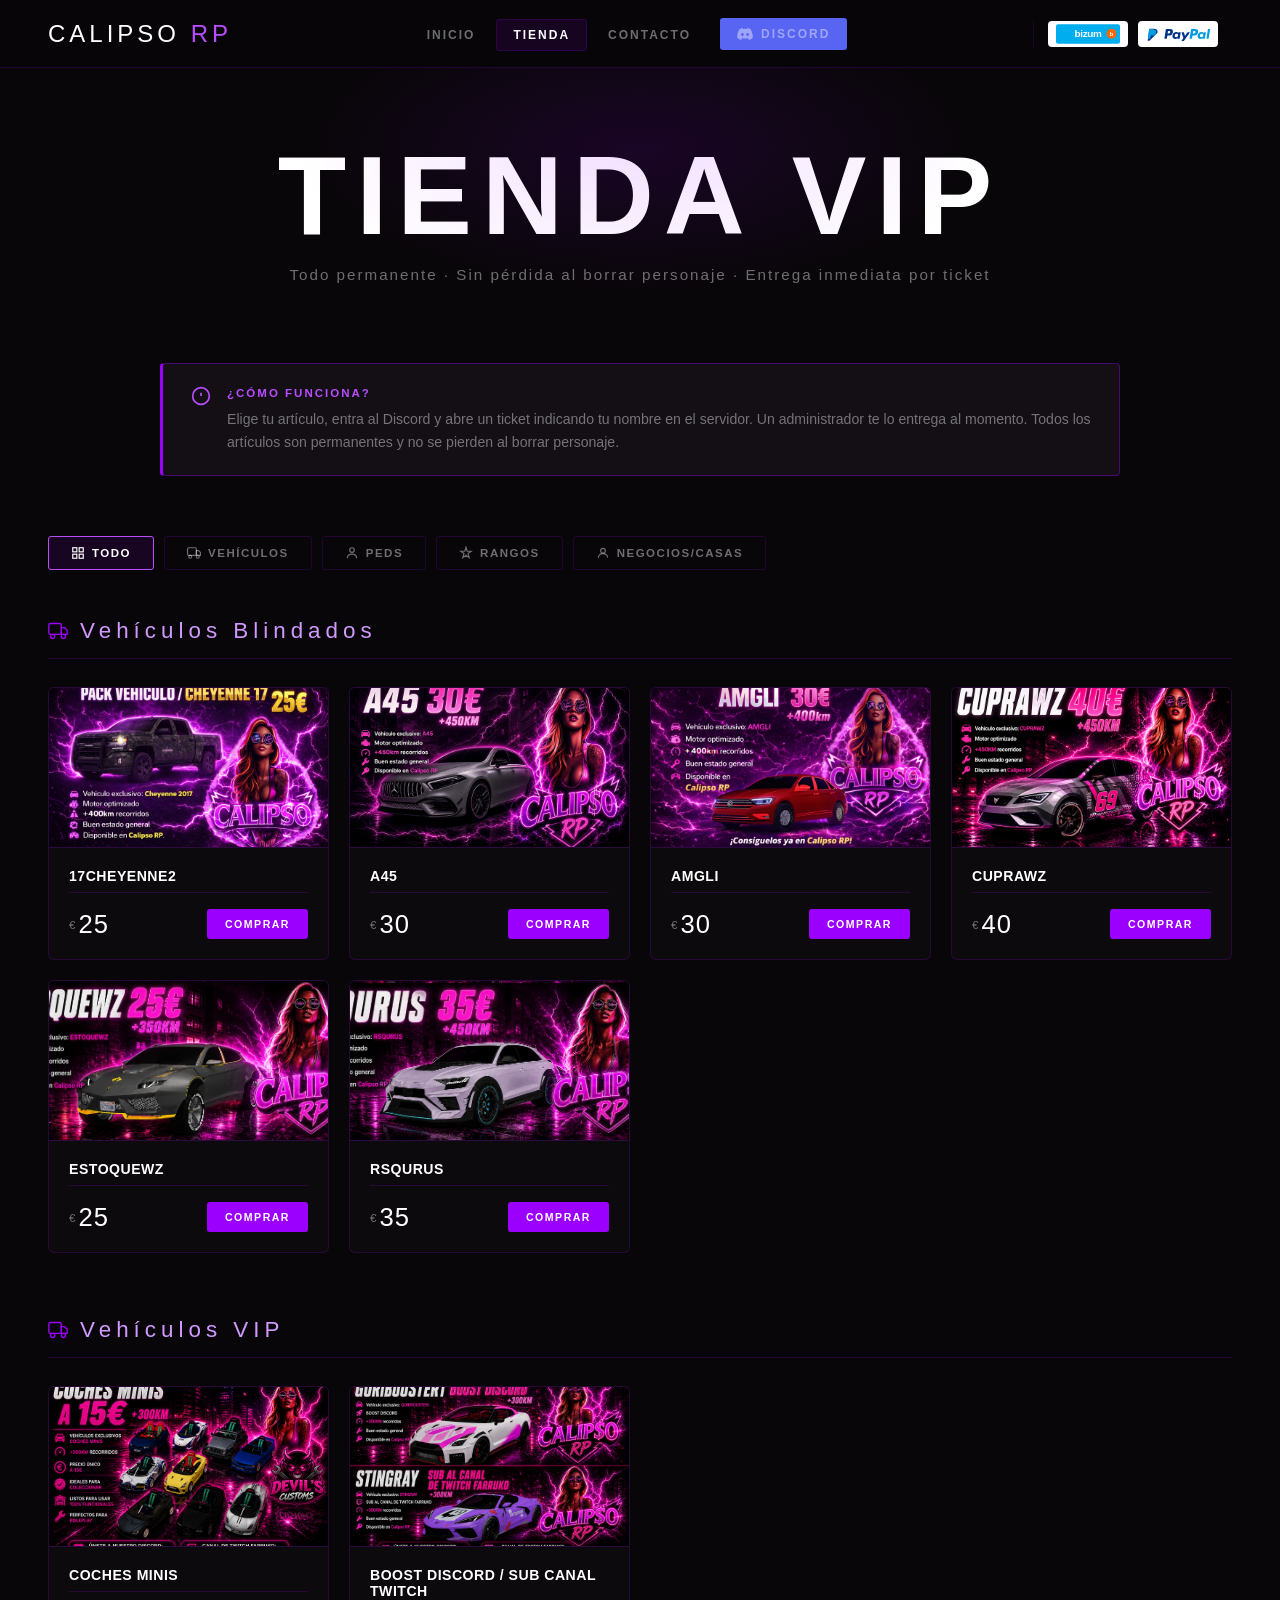
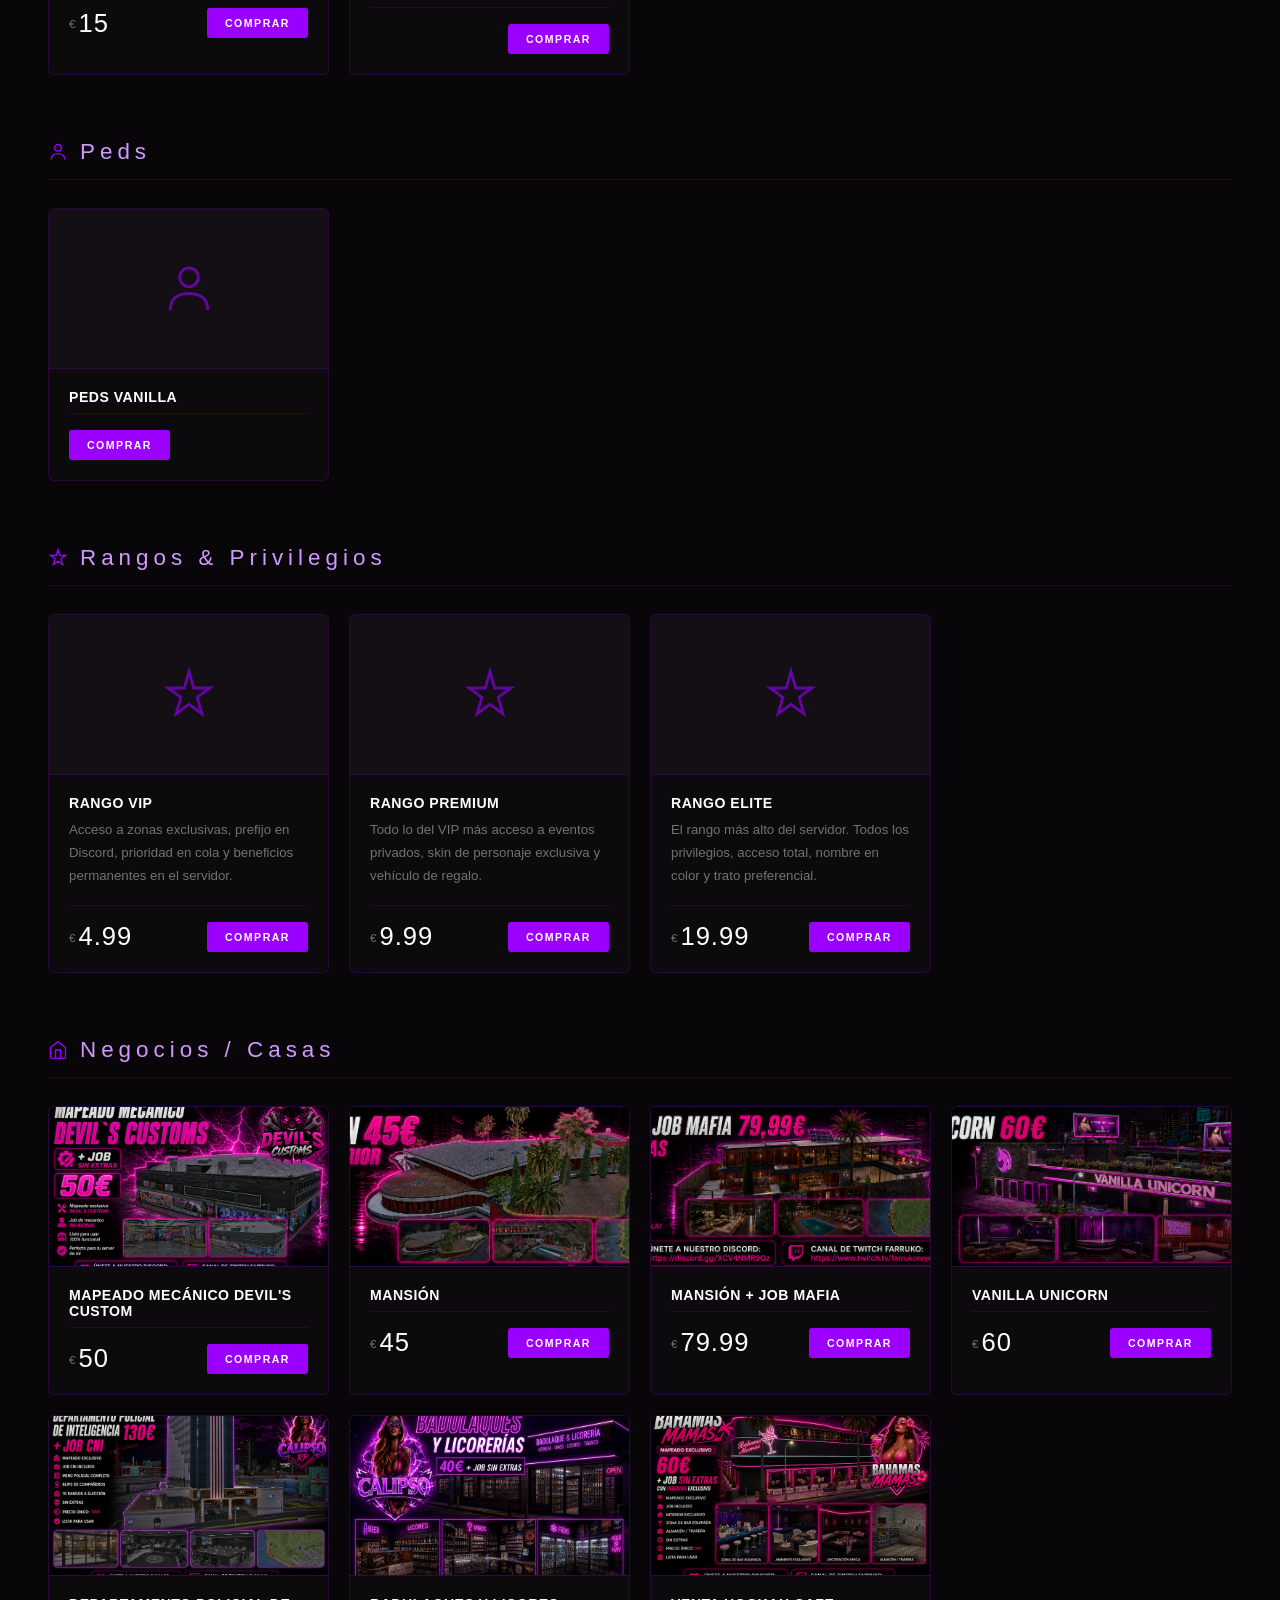
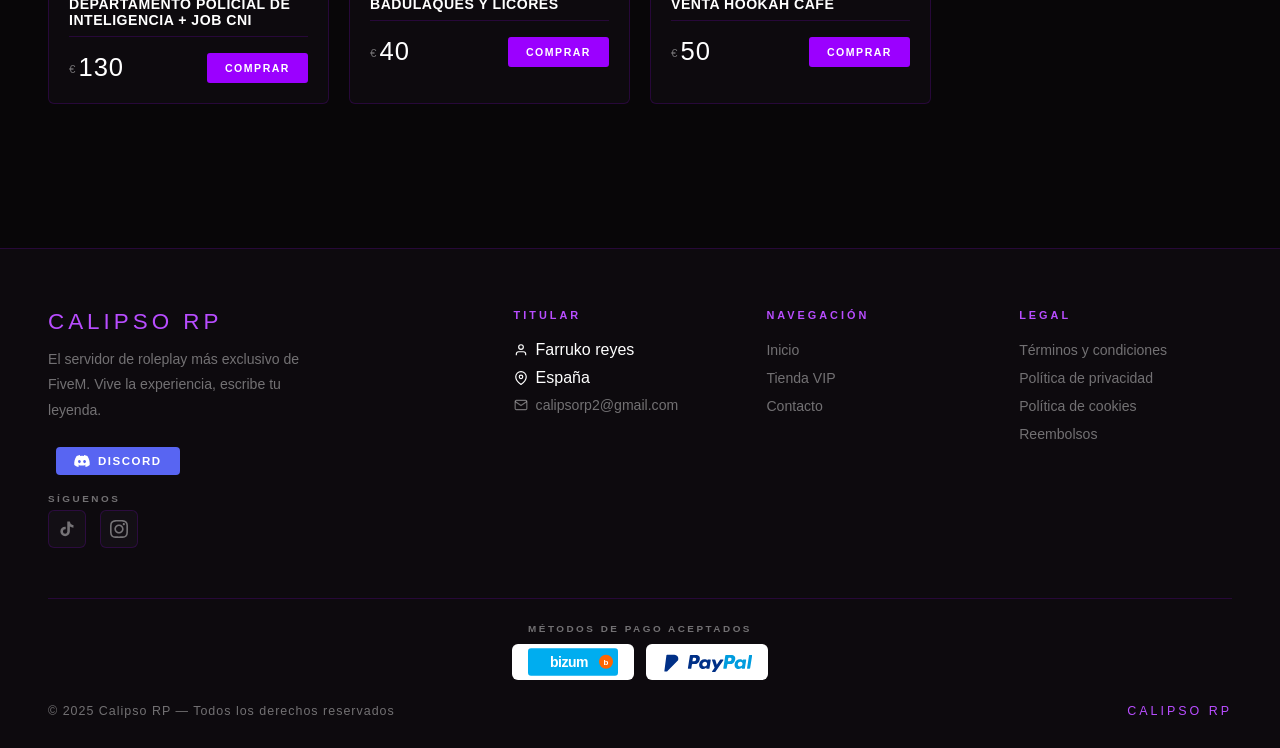
==== commit f4374de5: "a" ====
--- a/Articulos.html
+++ b/Articulos.html
@@ -5,17 +5,17 @@
     <meta name="viewport" content="width=device-width, initial-scale=1.0"/>
     <title>Tienda — Calipso RP</title>
     <link rel="icon" href="./Imagenes/logorojo1.png"/>
-    <link rel="stylesheet" href="style.css"/>
+    <link rel="stylesheet" href="./Style.css"/>
   </head>
   <body>
  
     <!-- NAV -->
     <nav class="nav" id="nav">
-      <a href="inicio.html" class="nav-logo">
+      <a href="./index.html" class="nav-logo">
         <span class="nav-logo-name">CALIPSO <span>RP</span></span>
       </a>
       <ul class="nav-links" id="navLinks">
-        <li><a href="inicio.html">Inicio</a></li>
+        <li><a href="./index.html">Inicio</a></li>
         <li><a href="./Articulos.html" class="active">Tienda</a></li>
         <li><a href="./Contacto.html">Contacto</a></li>
         <a href="https://discord.gg/zxBqZYBh" target="_blank" class="nav-discord">
@@ -540,7 +540,7 @@
     <div>
       <p class="footer-col-title">Navegación</p>
       <ul class="footer-links">
-        <li><a href="./inicio.html">Inicio</a></li>
+        <li><a href="./index.html">Inicio</a></li>
         <li><a href="./Articulos.html">Tienda VIP</a></li>
         <li><a href="./Contacto.html">Contacto</a></li>
       </ul>
--- a/Style.css
+++ b/Style.css
@@ -0,0 +1,1781 @@
+@import url('https://fonts.googleapis.com/css2?family=Space+Grotesk:wght@300;400;500;600;700&family=Bebas+Neue&family=Syne:wght@400;500;700;800&display=swap');
+
+:root {
+  --black: #080608;
+  --black-2: #0d0a0e;
+  --black-3: #130f15;
+  --black-4: #1c1420;
+  --purple: #9b00ff;
+  --purple-2: #b84dff;
+  --purple-3: #d199ff;
+  --purple-dim: rgba(155,0,255,0.1);
+  --pink: #ff2d9b;
+  --pink-dim: rgba(255,45,155,0.08);
+  --white: #ffffff;
+  --white-2: rgba(255,255,255,0.82);
+  --white-3: rgba(255,255,255,0.42);
+  --white-4: rgba(255,255,255,0.08);
+  --border: rgba(155,0,255,0.18);
+  --border-2: rgba(155,0,255,0.38);
+  --t: all 0.26s cubic-bezier(0.4,0,0.2,1);
+}
+
+*,*::before,*::after{margin:0;padding:0;box-sizing:border-box}
+html{scroll-behavior:smooth;overflow-x:hidden}
+body{font-family:'Space Grotesk',sans-serif;background:var(--black);color:var(--white);overflow-x:hidden}
+a{text-decoration:none;color:inherit}
+img{max-width:100%}
+
+::-webkit-scrollbar{width:4px}
+::-webkit-scrollbar-track{background:var(--black)}
+::-webkit-scrollbar-thumb{background:var(--purple);border-radius:2px}
+
+/* NAV */
+.nav {
+  position: fixed;
+  top: 0; left: 0; right: 0;
+  z-index: 999;
+  height: 68px;
+  display: flex;
+  align-items: center;
+  justify-content: space-between;
+  padding: 0 48px;
+  background: rgba(8,6,8,0.85);
+  backdrop-filter: blur(18px);
+  border-bottom: 1px solid var(--border);
+  transition: var(--t);
+}
+.nav.scrolled {
+  background: rgba(8,6,8,0.97);
+  border-bottom-color: var(--border-2);
+}
+.nav-logo {
+  display: flex;
+  align-items: center;
+  gap: 10px;
+}
+.nav-logo img {
+  height: 42px;
+  width: auto;
+}
+.nav-logo-name {
+  font-family: 'Bebas Neue', sans-serif;
+  font-size: 1.5rem;
+  letter-spacing: 4px;
+  color: var(--white);
+  line-height: 1;
+}
+.nav-logo-name span {
+  color: var(--purple-2);
+}
+.nav-links {
+  display: flex;
+  align-items: center;
+  gap: 4px;
+  list-style: none;
+}
+.nav-links a {
+  font-size: 0.75rem;
+  font-weight: 600;
+  letter-spacing: 2px;
+  text-transform: uppercase;
+  color: var(--white-3);
+  padding: 8px 16px;
+  border-radius: 3px;
+  transition: var(--t);
+  border: 1px solid transparent;
+}
+.nav-links a:hover,
+.nav-links a.active {
+  color: var(--white);
+  border-color: var(--border);
+  background: var(--purple-dim);
+}
+.nav-discord {
+  display: flex;
+  align-items: center;
+  gap: 8px;
+  padding: 8px 18px;
+  background: #5865F2;
+  border-radius: 4px;
+  font-size: 0.72rem;
+  font-weight: 700;
+  letter-spacing: 1.5px;
+  text-transform: uppercase;
+  color: white;
+  transition: var(--t);
+  margin-left: 8px;
+}
+.nav-discord:hover {
+  background: #6e7cf5;
+  transform: translateY(-1px);
+}
+.nav-discord svg { flex-shrink: 0; }
+.hamburger {
+  display: none;
+  flex-direction: column;
+  gap: 5px;
+  cursor: pointer;
+  padding: 4px;
+  background: none;
+  border: none;
+}
+.hamburger span {
+  display: block;
+  width: 24px;
+  height: 2px;
+  background: var(--purple-2);
+  border-radius: 1px;
+  transition: var(--t);
+}
+
+/* HERO */
+.hero {
+  position: relative;
+  min-height: 100vh;
+  display: flex;
+  align-items: center;
+  justify-content: center;
+  overflow: hidden;
+}
+.hero-video {
+  position: absolute;
+  inset: 0;
+  width: 100%; height: 100%;
+  object-fit: cover;
+  opacity: 0.28;
+  z-index: 0;
+}
+.hero-overlay {
+  position: absolute;
+  inset: 0;
+  background: linear-gradient(
+    to bottom,
+    rgba(8,6,8,0.3) 0%,
+    rgba(8,6,8,0.1) 40%,
+    rgba(8,6,8,0.7) 80%,
+    rgba(8,6,8,1) 100%
+  );
+  z-index: 1;
+}
+.hero-grid {
+  position: absolute;
+  inset: 0;
+  background-image:
+    linear-gradient(rgba(155,0,255,0.05) 1px, transparent 1px),
+    linear-gradient(90deg, rgba(155,0,255,0.05) 1px, transparent 1px);
+  background-size: 60px 60px;
+  z-index: 1;
+  mask-image: linear-gradient(to bottom, transparent 0%, black 20%, black 70%, transparent 100%);
+}
+.hero-content {
+  position: relative;
+  z-index: 2;
+  text-align: center;
+  max-width: 860px;
+  padding: 0 24px;
+}
+
+
+@keyframes pulse {
+  0%,100%{opacity:1;transform:scale(1)}
+  50%{opacity:0.4;transform:scale(0.7)}
+}
+.hero-title {
+  font-family: 'Bebas Neue', sans-serif;
+  font-size: clamp(5rem, 14vw, 11rem);
+  line-height: 0.9;
+  letter-spacing: 6px;
+  color: var(--white);
+  margin-bottom: 10px;
+}
+.hero-title-sub {
+  font-family: 'Bebas Neue', sans-serif;
+  font-size: clamp(1.6rem, 4vw, 3rem);
+  letter-spacing: 16px;
+  color: var(--purple-2);
+  margin-bottom: 28px;
+  display: block;
+}
+.hero-desc {
+  font-size: 1rem;
+  font-weight: 300;
+  color: var(--white-3);
+  max-width: 480px;
+  margin: 0 auto 44px;
+  line-height: 1.8;
+}
+.hero-btns {
+  display: flex;
+  gap: 14px;
+  justify-content: center;
+  flex-wrap: wrap;
+}
+
+/* BUTTONS */
+.btn-main {
+  display: inline-flex;
+  align-items: center;
+  gap: 9px;
+  padding: 14px 32px;
+  background: var(--purple);
+  color: white;
+  font-family: 'Syne', sans-serif;
+  font-size: 0.8rem;
+  font-weight: 700;
+  letter-spacing: 2px;
+  text-transform: uppercase;
+  border: none;
+  border-radius: 3px;
+  cursor: pointer;
+  transition: var(--t);
+  position: relative;
+  overflow: hidden;
+}
+.btn-main::after {
+  content: '';
+  position: absolute;
+  inset: 0;
+  background: rgba(255,255,255,0.12);
+  opacity: 0;
+  transition: var(--t);
+}
+.btn-main:hover { transform: translateY(-2px); background: var(--purple-2); }
+.btn-main:hover::after { opacity: 1; }
+
+.btn-ghost {
+  display: inline-flex;
+  align-items: center;
+  gap: 9px;
+  padding: 13px 32px;
+  background: transparent;
+  color: var(--white-2);
+  font-family: 'Syne', sans-serif;
+  font-size: 0.8rem;
+  font-weight: 700;
+  letter-spacing: 2px;
+  text-transform: uppercase;
+  border: 1px solid var(--border-2);
+  border-radius: 3px;
+  cursor: pointer;
+  transition: var(--t);
+}
+.btn-ghost:hover {
+  color: var(--white);
+  border-color: var(--purple-2);
+  background: var(--purple-dim);
+  transform: translateY(-2px);
+}
+
+/* REVEAL ANIMATION */
+.reveal {
+  opacity: 0;
+  transform: translateY(32px);
+  transition: opacity 0.6s ease, transform 0.6s ease;
+}
+.reveal.visible {
+  opacity: 1;
+  transform: translateY(0);
+}
+
+/* STATS */
+.stats {
+  display: grid;
+  grid-template-columns: repeat(4, 1fr);
+  border-top: 1px solid var(--border);
+  border-bottom: 1px solid var(--border);
+  background: var(--black-2);
+}
+.stat-item {
+  padding: 40px 24px;
+  text-align: center;
+  border-right: 1px solid var(--border);
+}
+.stat-item:last-child { border-right: none; }
+.stat-num {
+  font-family: 'Bebas Neue', sans-serif;
+  font-size: 3.2rem;
+  color: var(--purple-2);
+  line-height: 1;
+  display: block;
+  margin-bottom: 6px;
+  letter-spacing: 2px;
+}
+.stat-lbl {
+  font-size: 0.72rem;
+  font-weight: 600;
+  letter-spacing: 2.5px;
+  text-transform: uppercase;
+  color: var(--white-3);
+}
+
+/* SECTION BASE */
+.section {
+  padding: 96px 48px;
+  max-width: 1380px;
+  margin: 0 auto;
+}
+.section-tag {
+  font-size: 0.68rem;
+  font-weight: 700;
+  letter-spacing: 4px;
+  text-transform: uppercase;
+  color: var(--pink);
+  display: block;
+  margin-bottom: 12px;
+}
+.section-title {
+  font-family: 'Bebas Neue', sans-serif;
+  font-size: clamp(2.2rem, 5vw, 4rem);
+  letter-spacing: 4px;
+  color: var(--white);
+  line-height: 1;
+  margin-bottom: 16px;
+}
+.section-sub {
+  font-size: 0.95rem;
+  color: var(--white-3);
+  max-width: 500px;
+  line-height: 1.8;
+}
+.section-line {
+  width: 48px; height: 2px;
+  background: var(--purple);
+  margin: 20px 0 60px;
+}
+
+/* FEATURE GRID */
+.features-grid {
+  display: grid;
+  grid-template-columns: repeat(3, 1fr);
+  gap: 1px;
+  background: var(--border);
+  border: 1px solid var(--border);
+  border-radius: 6px;
+  overflow: hidden;
+}
+.feature-card {
+  background: var(--black-2);
+  padding: 40px 32px;
+  transition: var(--t);
+  position: relative;
+  overflow: hidden;
+}
+.feature-card::before {
+  content: '';
+  position: absolute;
+  top: 0; left: 0; right: 0;
+  height: 2px;
+  background: linear-gradient(90deg, var(--purple), var(--pink));
+  transform: scaleX(0);
+  transform-origin: left;
+  transition: 0.4s ease;
+}
+.feature-card:hover {
+  background: var(--black-3);
+}
+.feature-card:hover::before {
+  transform: scaleX(1);
+}
+.feature-icon {
+  width: 48px; height: 48px;
+  margin-bottom: 20px;
+  color: var(--purple-2);
+}
+.feature-title {
+  font-family: 'Syne', sans-serif;
+  font-size: 1rem;
+  font-weight: 700;
+  letter-spacing: 1px;
+  color: var(--white);
+  margin-bottom: 10px;
+  text-transform: uppercase;
+}
+.feature-desc {
+  font-size: 0.9rem;
+  font-weight: 300;
+  color: var(--white-3);
+  line-height: 1.75;
+}
+
+/* HOW IT WORKS */
+.how-section {
+  background: var(--black-2);
+  border-top: 1px solid var(--border);
+  border-bottom: 1px solid var(--border);
+}
+.how-grid {
+  display: grid;
+  grid-template-columns: repeat(3, 1fr);
+  gap: 0;
+}
+.how-step {
+  padding: 56px 40px;
+  border-right: 1px solid var(--border);
+  position: relative;
+}
+.how-step:last-child { border-right: none; }
+.how-num {
+  font-family: 'Bebas Neue', sans-serif;
+  font-size: 5rem;
+  line-height: 1;
+  color: var(--border-2);
+  display: block;
+  margin-bottom: 16px;
+  letter-spacing: 2px;
+}
+.how-title {
+  font-family: 'Syne', sans-serif;
+  font-size: 1rem;
+  font-weight: 700;
+  letter-spacing: 1px;
+  text-transform: uppercase;
+  color: var(--white);
+  margin-bottom: 12px;
+}
+.how-desc {
+  font-size: 0.88rem;
+  color: var(--white-3);
+  line-height: 1.8;
+}
+.how-arrow {
+  position: absolute;
+  top: 56px; right: -14px;
+  color: var(--purple);
+  z-index: 1;
+}
+
+/* CTA / JOIN */
+.join {
+  text-align: center;
+  padding: 120px 48px;
+  position: relative;
+  overflow: hidden;
+}
+.join::before {
+  content: '';
+  position: absolute;
+  left: 50%; top: 50%;
+  transform: translate(-50%,-50%);
+  width: 600px; height: 600px;
+  border-radius: 50%;
+  background: radial-gradient(circle, rgba(155,0,255,0.08) 0%, transparent 70%);
+  pointer-events: none;
+}
+.join-title {
+  font-family: 'Bebas Neue', sans-serif;
+  font-size: clamp(3rem, 7vw, 6rem);
+  letter-spacing: 6px;
+  color: var(--white);
+  line-height: 1;
+  margin-bottom: 16px;
+}
+.join-title span { color: var(--purple-2); }
+.join-sub {
+  font-size: 1rem;
+  color: var(--white-3);
+  max-width: 420px;
+  margin: 0 auto 44px;
+  line-height: 1.8;
+}
+
+/* FOOTER */
+footer {
+  background: var(--black-2);
+  border-top: 1px solid var(--border);
+  padding: 60px 48px 30px;
+}
+.footer-grid {
+  display: grid;
+  grid-template-columns: 2fr 1fr 1fr 1fr;
+  gap: 40px;
+  max-width: 1380px;
+  margin: 0 auto 50px;
+}
+.footer-logo-img {
+  height: 52px;
+  margin-bottom: 16px;
+}
+.footer-brand {
+  font-family: 'Bebas Neue', sans-serif;
+  font-size: 1.4rem;
+  letter-spacing: 4px;
+  color: var(--purple-2);
+  display: block;
+  margin-bottom: 12px;
+}
+.footer-about {
+  font-size: 0.88rem;
+  color: var(--white-3);
+  line-height: 1.8;
+  max-width: 280px;
+  margin-bottom: 24px;
+}
+.footer-col-title {
+  font-family: 'Syne', sans-serif;
+  font-size: 0.68rem;
+  font-weight: 700;
+  letter-spacing: 3px;
+  text-transform: uppercase;
+  color: var(--purple-2);
+  margin-bottom: 20px;
+}
+.footer-links {
+  list-style: none;
+  display: flex;
+  flex-direction: column;
+  gap: 10px;
+}
+.footer-links a {
+  font-size: 0.88rem;
+  color: var(--white-3);
+  transition: var(--t);
+}
+.footer-links a:hover {
+  color: var(--white);
+  padding-left: 4px;
+}
+.footer-bottom {
+  max-width: 1380px;
+  margin: 0 auto;
+  padding-top: 24px;
+  border-top: 1px solid var(--border);
+  display: flex;
+  justify-content: space-between;
+  align-items: center;
+  font-size: 0.78rem;
+  color: var(--white-3);
+  letter-spacing: 1px;
+}
+.footer-bottom span.tag {
+  font-family: 'Bebas Neue', sans-serif;
+  letter-spacing: 3px;
+  color: var(--purple-2);
+}
+
+/* ─── TIENDA ─── */
+.page-hero {
+  padding: 140px 48px 80px;
+  text-align: center;
+  position: relative;
+  overflow: hidden;
+}
+.page-hero::before {
+  content: '';
+  position: absolute;
+  left: 50%; top: 0;
+  transform: translateX(-50%);
+  width: 700px; height: 300px;
+  background: radial-gradient(ellipse, rgba(155,0,255,0.12) 0%, transparent 70%);
+  pointer-events: none;
+}
+.page-hero-tag {
+  font-size: 0.68rem;
+  font-weight: 700;
+  letter-spacing: 4px;
+  text-transform: uppercase;
+  color: var(--pink);
+  display: block;
+  margin-bottom: 14px;
+}
+.page-hero-title {
+  font-family: 'Bebas Neue', sans-serif;
+  font-size: clamp(3.5rem, 9vw, 7rem);
+  letter-spacing: 10px;
+  color: var(--white);
+  line-height: 1;
+  margin-bottom: 14px;
+}
+.page-hero-sub {
+  font-size: 0.95rem;
+  color: var(--white-3);
+  letter-spacing: 2px;
+}
+
+/* INFO BANNER */
+.info-banner {
+  max-width: 960px;
+  margin: 0 auto 60px;
+  padding: 20px 28px;
+  background: var(--black-3);
+  border: 1px solid var(--border-2);
+  border-left: 3px solid var(--purple);
+  border-radius: 4px;
+  display: flex;
+  align-items: flex-start;
+  gap: 16px;
+  font-size: 0.88rem;
+  color: var(--white-3);
+  line-height: 1.7;
+}
+.info-banner strong {
+  font-family: 'Syne', sans-serif;
+  font-size: 0.72rem;
+  letter-spacing: 2px;
+  text-transform: uppercase;
+  color: var(--purple-2);
+  display: block;
+  margin-bottom: 4px;
+}
+.info-icon {
+  color: var(--purple-2);
+  flex-shrink: 0;
+  margin-top: 2px;
+}
+
+/* SHOP FILTERS */
+.shop-filters {
+  padding: 0 48px 48px;
+  max-width: 1380px;
+  margin: 0 auto;
+  display: flex;
+  flex-wrap: wrap;
+  gap: 10px;
+}
+.filter-btn {
+  font-family: 'Syne', sans-serif;
+  font-size: 0.72rem;
+  font-weight: 700;
+  letter-spacing: 1.5px;
+  text-transform: uppercase;
+  padding: 9px 22px;
+  background: transparent;
+  color: var(--white-3);
+  border: 1px solid var(--border);
+  border-radius: 3px;
+  cursor: pointer;
+  transition: var(--t);
+  display: flex;
+  align-items: center;
+  gap: 7px;
+}
+.filter-btn svg { width: 14px; height: 14px; flex-shrink: 0; }
+.filter-btn:hover,
+.filter-btn.active {
+  background: var(--purple-dim);
+  color: var(--white);
+  border-color: var(--purple-2);
+}
+
+/* SHOP */
+.shop-wrap {
+  padding: 0 48px 80px;
+  max-width: 1380px;
+  margin: 0 auto;
+}
+.shop-cat-title {
+  font-family: 'Bebas Neue', sans-serif;
+  font-size: 1.4rem;
+  letter-spacing: 5px;
+  color: var(--purple-3);
+  display: flex;
+  align-items: center;
+  gap: 12px;
+  padding-bottom: 14px;
+  border-bottom: 1px solid var(--border);
+  margin-bottom: 28px;
+}
+.shop-cat-title svg { color: var(--purple); width: 20px; height: 20px; }
+.shop-category { margin-bottom: 64px; }
+
+.products-grid {
+  display: grid;
+  grid-template-columns: repeat(auto-fill, minmax(260px, 1fr));
+  gap: 20px;
+}
+
+/* PRODUCT CARD */
+.product-card {
+  background: var(--black-2);
+  border: 1px solid var(--border);
+  border-radius: 6px;
+  overflow: hidden;
+  transition: var(--t);
+  position: relative;
+  display: flex;
+  flex-direction: column;
+}
+.product-card:hover {
+  border-color: var(--purple-2);
+  transform: translateY(-4px);
+}
+.product-thumb {
+  height: 160px;
+  background: var(--black-3);
+  display: flex;
+  align-items: center;
+  justify-content: center;
+  border-bottom: 1px solid var(--border);
+  position: relative;
+  overflow: hidden;
+}
+.product-thumb svg {
+  width: 56px; height: 56px;
+  color: var(--purple);
+  opacity: 0.6;
+  transition: var(--t);
+}
+.product-card:hover .product-thumb svg {
+  opacity: 1;
+  color: var(--purple-2);
+  transform: scale(1.08);
+}
+.product-thumb-glow {
+  position: absolute;
+  inset: 0;
+  background: radial-gradient(circle at center, rgba(155,0,255,0.1) 0%, transparent 70%);
+  opacity: 0;
+  transition: var(--t);
+}
+.product-card:hover .product-thumb-glow { opacity: 1; }
+
+.badge {
+  position: absolute;
+  top: 12px; right: 12px;
+  font-family: 'Syne', sans-serif;
+  font-size: 0.58rem;
+  font-weight: 700;
+  letter-spacing: 1.5px;
+  text-transform: uppercase;
+  padding: 4px 10px;
+  border-radius: 2px;
+}
+.badge-vip { background: var(--purple); color: white; }
+.badge-hot { background: var(--pink); color: white; }
+.badge-new { background: #00cc66; color: #002211; }
+.badge-elite { background: linear-gradient(90deg,var(--purple),var(--pink)); color: white; }
+
+.product-body {
+  padding: 20px;
+  display: flex;
+  flex-direction: column;
+  flex: 1;
+}
+.product-name {
+  font-family: 'Syne', sans-serif;
+  font-size: 0.88rem;
+  font-weight: 700;
+  letter-spacing: 0.5px;
+  text-transform: uppercase;
+  color: var(--white);
+  margin-bottom: 8px;
+}
+.product-desc {
+  font-size: 0.83rem;
+  color: var(--white-3);
+  line-height: 1.7;
+  margin-bottom: 18px;
+  flex: 1;
+}
+.product-footer {
+  display: flex;
+  align-items: center;
+  justify-content: space-between;
+  border-top: 1px solid var(--border);
+  padding-top: 16px;
+}
+.product-price {
+  font-family: 'Bebas Neue', sans-serif;
+  font-size: 1.6rem;
+  letter-spacing: 1px;
+  color: var(--white);
+  line-height: 1;
+}
+.product-price small {
+  font-family: 'Space Grotesk', sans-serif;
+  font-size: 0.72rem;
+  color: var(--white-3);
+  vertical-align: middle;
+  margin-right: 2px;
+}
+.btn-buy {
+  font-family: 'Syne', sans-serif;
+  font-size: 0.66rem;
+  font-weight: 700;
+  letter-spacing: 1.5px;
+  text-transform: uppercase;
+  padding: 9px 18px;
+  background: var(--purple);
+  color: white;
+  border: none;
+  border-radius: 3px;
+  cursor: pointer;
+  transition: var(--t);
+}
+.btn-buy:hover {
+  background: var(--purple-2);
+  transform: scale(1.04);
+}
+
+/* RESPONSIVE */
+@media (max-width: 1024px) {
+  .features-grid { grid-template-columns: repeat(2,1fr); }
+  .footer-grid { grid-template-columns: 1fr 1fr; gap: 32px; }  .stats { grid-template-columns: repeat(2,1fr); }
+  .how-grid { grid-template-columns: 1fr; }
+  .how-step { border-right: none; border-bottom: 1px solid var(--border); }
+  .how-step:last-child { border-bottom: none; }
+  .how-arrow { display: none; }
+}
+@media (max-width: 768px) {
+  .nav { padding: 0 20px; }
+  .nav-links { display: none; }
+  .hamburger { display: flex; }
+  .nav-links.open {
+    display: flex;
+    position: fixed;
+    top: 68px; left: 0; right: 0;
+    flex-direction: column;
+    background: rgba(8,6,8,0.98);
+    border-bottom: 1px solid var(--border);
+    padding: 16px;
+    gap: 4px;
+  }
+  .nav-links.open .nav-discord {
+    display: flex;
+    justify-content: center;
+    margin-top: 8px;
+  }
+  .features-grid { grid-template-columns: 1fr; }
+  .footer-grid { grid-template-columns: 1fr; gap: 32px; }
+  .stats { grid-template-columns: repeat(2,1fr); }
+  .stat-item { border-right: none; border-bottom: 1px solid var(--border); }
+  .stat-item:nth-child(odd) { border-right: 1px solid var(--border); }
+  .section, .join { padding: 64px 20px; }
+  .shop-filters, .shop-wrap { padding-left: 20px; padding-right: 20px; }
+  .page-hero { padding: 120px 20px 60px; }
+  .footer-bottom { flex-direction: column; gap: 8px; text-align: center; }
+  footer { padding: 48px 20px 24px; }
+}
+
+.product-img {
+  width: 100%;
+  height: 100%;
+  object-fit: cover;
+}
+
+/* ── CONTACTO ── */
+.contact-wrap {
+  max-width: 1380px;
+  margin: 0 auto;
+  padding: 80px 48px;
+  display: grid;
+  grid-template-columns: 1fr 1.4fr;
+  gap: 80px;
+  align-items: start;
+}
+.contact-intro {
+  font-size: 0.92rem;
+  color: var(--white-3);
+  line-height: 1.85;
+  margin-bottom: 36px;
+}
+.contact-channel {
+  display: flex;
+  align-items: center;
+  gap: 18px;
+  padding: 20px 24px;
+  background: var(--black-2);
+  border: 1px solid var(--border);
+  border-radius: 6px;
+  margin-bottom: 14px;
+  transition: var(--t);
+  text-decoration: none;
+  color: inherit;
+}
+.contact-channel:hover {
+  border-color: var(--purple-2);
+  background: var(--black-3);
+  transform: translateX(4px);
+}
+.contact-channel-icon {
+  width: 52px;
+  height: 52px;
+  border-radius: 6px;
+  display: flex;
+  align-items: center;
+  justify-content: center;
+  flex-shrink: 0;
+}
+.contact-channel-info {
+  display: flex;
+  flex-direction: column;
+  gap: 4px;
+  flex: 1;
+}
+.contact-channel-name {
+  font-family: 'Syne', sans-serif;
+  font-size: 0.88rem;
+  font-weight: 700;
+  letter-spacing: 1px;
+  text-transform: uppercase;
+  color: var(--white);
+}
+.contact-channel-desc {
+  font-size: 0.82rem;
+  color: var(--white-3);
+}
+.contact-channel-arrow {
+  color: var(--purple-2);
+  flex-shrink: 0;
+  transition: var(--t);
+}
+.contact-channel:hover .contact-channel-arrow {
+  transform: translateX(4px);
+}
+.contact-info-grid {
+  display: grid;
+  grid-template-columns: repeat(2, 1fr);
+  gap: 14px;
+  margin-bottom: 40px;
+}
+.contact-info-card {
+  background: var(--black-2);
+  border: 1px solid var(--border);
+  border-radius: 6px;
+  padding: 24px 20px;
+  display: flex;
+  flex-direction: column;
+  gap: 8px;
+  transition: var(--t);
+}
+.contact-info-card:hover {
+  border-color: var(--purple-2);
+  background: var(--black-3);
+}
+.contact-info-card svg {
+  color: var(--purple-2);
+  width: 24px;
+  height: 24px;
+}
+.contact-info-label {
+  font-size: 0.7rem;
+  font-weight: 600;
+  letter-spacing: 2px;
+  text-transform: uppercase;
+  color: var(--white-3);
+}
+.contact-info-val {
+  font-family: 'Bebas Neue', sans-serif;
+  font-size: 1.2rem;
+  letter-spacing: 2px;
+  color: var(--white);
+}
+.faq-wrap {
+  background: var(--black-2);
+  border: 1px solid var(--border);
+  border-radius: 6px;
+  overflow: hidden;
+}
+.faq-title {
+  font-family: 'Bebas Neue', sans-serif;
+  font-size: 1rem;
+  letter-spacing: 4px;
+  color: var(--purple-2);
+  padding: 20px 24px;
+  border-bottom: 1px solid var(--border);
+}
+.faq-item {
+  border-bottom: 1px solid var(--border);
+}
+.faq-item:last-child { border-bottom: none; }
+.faq-q {
+  display: flex;
+  align-items: center;
+  justify-content: space-between;
+  padding: 18px 24px;
+  cursor: pointer;
+  font-family: 'Syne', sans-serif;
+  font-size: 0.84rem;
+  font-weight: 700;
+  color: var(--white-2);
+  letter-spacing: 0.5px;
+  transition: var(--t);
+  user-select: none;
+}
+.faq-q:hover { color: var(--white); background: var(--black-3); }
+.faq-q svg { flex-shrink: 0; color: var(--purple-2); transition: var(--t); }
+.faq-item.open .faq-q svg { transform: rotate(180deg); }
+.faq-a {
+  font-size: 0.85rem;
+  color: var(--white-3);
+  line-height: 1.8;
+  padding: 0 24px;
+  max-height: 0;
+  overflow: hidden;
+  transition: max-height 0.35s ease, padding 0.35s ease;
+}
+.faq-item.open .faq-a {
+  max-height: 200px;
+  padding: 0 24px 18px;
+}
+.contact-cta {
+  background: var(--black-2);
+  border-top: 1px solid var(--border);
+  border-bottom: 1px solid var(--border);
+  padding: 100px 48px;
+  text-align: center;
+}
+.contact-cta-inner { max-width: 600px; margin: 0 auto; }
+
+@media (max-width: 1024px) {
+  .contact-wrap { grid-template-columns: 1fr; gap: 48px; }
+}
+@media (max-width: 768px) {
+  .contact-wrap { padding: 48px 20px; }
+  .contact-info-grid { grid-template-columns: 1fr 1fr; }
+  .contact-cta { padding: 64px 20px; }
+}
+
+/* ── MÓVIL GENERAL ── */
+@media (max-width: 480px) {
+
+  /* NAV */
+  .nav { padding: 0 16px; }
+  .nav-logo-name { font-size: 1.1rem; letter-spacing: 2px; }
+
+  /* HERO */
+  .hero-title { font-size: clamp(3.5rem, 18vw, 5rem); }
+  .hero-title-sub { font-size: clamp(1rem, 5vw, 1.6rem); letter-spacing: 8px; }
+  .hero-desc { font-size: 0.88rem; }
+  .hero-btns { flex-direction: column; align-items: center; }
+  .btn-main, .btn-ghost { width: 100%; justify-content: center; }
+
+  /* STATS */
+  .stats { grid-template-columns: 1fr 1fr; }
+  .stat-item { padding: 24px 12px; }
+  .stat-num { font-size: 2.2rem; }
+
+  /* SECTION */
+  .section { padding: 48px 16px; }
+  .section-title { font-size: clamp(1.8rem, 8vw, 2.4rem); }
+
+  /* FEATURES */
+  .features-grid { grid-template-columns: 1fr; }
+  .feature-card { padding: 28px 20px; }
+
+  /* HOW */
+  .how-step { padding: 36px 20px; }
+
+  /* JOIN */
+  .join { padding: 64px 16px; }
+  .join-title { font-size: clamp(2.2rem, 10vw, 3.5rem); }
+
+  /* TIENDA PAGE HERO */
+  .page-hero { padding: 100px 16px 48px; }
+  .page-hero-title { font-size: clamp(2.5rem, 12vw, 4rem); letter-spacing: 6px; }
+  .page-hero-sub { font-size: 0.82rem; letter-spacing: 1px; }
+
+  /* FILTERS */
+  .shop-filters { padding: 0 16px 32px; gap: 8px; }
+  .filter-btn { padding: 8px 14px; font-size: 0.65rem; }
+
+  /* SHOP WRAP */
+  .shop-wrap { padding: 0 16px 60px; }
+
+  /* PRODUCTS GRID */
+  .products-grid { grid-template-columns: 1fr; }
+  .product-thumb { height: 180px; }
+
+  /* INFO BANNER */
+  .info-banner { flex-direction: column; gap: 10px; padding: 16px; }
+
+  /* CONTACTO */
+  .contact-wrap { padding: 40px 16px; gap: 36px; }
+  .contact-info-grid { grid-template-columns: 1fr 1fr; gap: 10px; }
+  .contact-info-card { padding: 16px 14px; }
+  .contact-info-val { font-size: 1rem; }
+  .contact-channel { padding: 16px; gap: 12px; }
+  .contact-channel-icon { width: 42px; height: 42px; }
+  .contact-cta { padding: 48px 16px; }
+
+  /* FOOTER */
+  footer { padding: 40px 16px 20px; }
+  .footer-grid { gap: 24px; }
+  .footer-bottom { flex-direction: column; gap: 8px; text-align: center; font-size: 0.72rem; }
+}
+
+/* ── TABLET (480-768) ── */
+@media (min-width: 481px) and (max-width: 768px) {
+  .products-grid { grid-template-columns: repeat(2, 1fr); }
+  .contact-info-grid { grid-template-columns: repeat(2, 1fr); }
+  .hero-btns { flex-direction: column; align-items: center; }
+  .btn-main, .btn-ghost { width: 260px; justify-content: center; }
+}
+
+/* ── COOKIES ── */
+.cookie-blur #pageContent {
+  filter: blur(6px);
+  pointer-events: none;
+  user-select: none;
+  transition: filter 0.4s ease;
+}
+.cookie-overlay {
+  position: fixed;
+  inset: 0;
+  background: rgba(8,6,8,0.75);
+  z-index: 9998;
+  backdrop-filter: blur(2px);
+}
+
+.cookie-banner {
+  position: fixed;
+  bottom: 28px;
+  left: 50%;
+  transform: translateX(-50%);
+  z-index: 9999;
+  width: min(680px, calc(100vw - 32px));
+  background: var(--black-2);
+  border: 1px solid var(--border-2);
+  border-left: 3px solid var(--purple);
+  border-radius: 6px;
+  padding: 28px 32px;
+  display: flex;
+  flex-direction: column;
+  gap: 20px;
+  box-shadow: 0 0 60px rgba(155,0,255,0.15);
+}
+
+.cookie-top {
+  display: flex;
+  align-items: flex-start;
+  gap: 16px;
+}
+
+.cookie-icon {
+  width: 42px; height: 42px;
+  background: var(--purple-dim);
+  border: 1px solid var(--border-2);
+  border-radius: 6px;
+  display: flex;
+  align-items: center;
+  justify-content: center;
+  flex-shrink: 0;
+  color: var(--purple-2);
+}
+
+.cookie-text h3 {
+  font-family: 'Bebas Neue', sans-serif;
+  font-size: 1.1rem;
+  letter-spacing: 3px;
+  color: var(--white);
+  margin-bottom: 6px;
+}
+
+.cookie-text p {
+  font-size: 0.82rem;
+  color: var(--white-3);
+  line-height: 1.75;
+}
+
+.cookie-text a {
+  color: var(--purple-2);
+  text-decoration: underline;
+}
+
+.cookie-btns {
+  display: flex;
+  gap: 10px;
+  flex-wrap: wrap;
+}
+
+.cookie-btn-all {
+  flex: 1;
+  min-width: 140px;
+  padding: 11px 20px;
+  background: var(--purple);
+  color: white;
+  font-family: 'Syne', sans-serif;
+  font-size: 0.72rem;
+  font-weight: 700;
+  letter-spacing: 1.5px;
+  text-transform: uppercase;
+  border: none;
+  border-radius: 3px;
+  cursor: pointer;
+  transition: var(--t);
+}
+.cookie-btn-all:hover { background: var(--purple-2); transform: translateY(-1px); }
+
+.cookie-btn-essential {
+  flex: 1;
+  min-width: 140px;
+  padding: 11px 20px;
+  background: transparent;
+  color: var(--white-2);
+  font-family: 'Syne', sans-serif;
+  font-size: 0.72rem;
+  font-weight: 700;
+  letter-spacing: 1.5px;
+  text-transform: uppercase;
+  border: 1px solid var(--border-2);
+  border-radius: 3px;
+  cursor: pointer;
+  transition: var(--t);
+}
+.cookie-btn-essential:hover { border-color: var(--purple-2); color: var(--white); background: var(--purple-dim); }
+
+.cookie-btn-reject {
+  padding: 11px 18px;
+  background: transparent;
+  color: var(--white-3);
+  font-family: 'Syne', sans-serif;
+  font-size: 0.72rem;
+  font-weight: 700;
+  letter-spacing: 1.5px;
+  text-transform: uppercase;
+  border: 1px solid var(--border);
+  border-radius: 3px;
+  cursor: pointer;
+  transition: var(--t);
+}
+.cookie-btn-reject:hover { color: var(--white); border-color: var(--white-3); }
+
+@media (max-width: 480px) {
+  .cookie-banner { padding: 20px 18px; bottom: 16px; }
+  .cookie-btns { flex-direction: column; }
+  .cookie-btn-all, .cookie-btn-essential, .cookie-btn-reject { width: 100%; text-align: center; }
+}
+
+/* ── POLÍTICA DE COOKIES — LEGAL PAGES ── */
+
+.legal-wrap {
+  max-width: 1380px;
+  margin: 0 auto;
+  padding: 60px 48px 100px;
+  display: grid;
+  grid-template-columns: 240px 1fr;
+  gap: 60px;
+  align-items: start;
+}
+
+/* SIDEBAR */
+.legal-sidebar-inner {
+  position: sticky;
+  top: 90px;
+  background: var(--black-2);
+  border: 1px solid var(--border);
+  border-radius: 6px;
+  overflow: hidden;
+}
+.legal-sidebar-title {
+  font-family: 'Syne', sans-serif;
+  font-size: 0.65rem;
+  font-weight: 700;
+  letter-spacing: 3px;
+  text-transform: uppercase;
+  color: var(--purple-2);
+  padding: 18px 20px 12px;
+  border-bottom: 1px solid var(--border);
+}
+.legal-toc {
+  display: flex;
+  flex-direction: column;
+  padding: 8px 0;
+}
+.legal-toc a {
+  font-size: 0.82rem;
+  color: var(--white-3);
+  padding: 9px 20px;
+  transition: var(--t);
+  border-left: 2px solid transparent;
+}
+.legal-toc a:hover {
+  color: var(--white);
+  background: var(--purple-dim);
+  border-left-color: var(--purple-2);
+}
+.legal-update {
+  padding: 16px 20px;
+  border-top: 1px solid var(--border);
+  font-size: 0.75rem;
+  color: var(--white-3);
+  line-height: 1.7;
+  display: flex;
+  align-items: flex-start;
+  gap: 8px;
+}
+.legal-update svg { flex-shrink: 0; margin-top: 2px; color: var(--purple-2); }
+.legal-update strong { color: var(--white); display: block; }
+
+/* ARTICLE */
+.legal-content {
+  min-width: 0;
+}
+.legal-section {
+  margin-bottom: 64px;
+  padding-bottom: 64px;
+  border-bottom: 1px solid var(--border);
+}
+.legal-section:last-child {
+  border-bottom: none;
+  margin-bottom: 0;
+  padding-bottom: 0;
+}
+.legal-section-tag {
+  font-family: 'Bebas Neue', sans-serif;
+  font-size: 0.85rem;
+  letter-spacing: 4px;
+  color: var(--purple);
+  opacity: 0.6;
+  margin-bottom: 8px;
+}
+.legal-section-title {
+  font-family: 'Bebas Neue', sans-serif;
+  font-size: clamp(1.6rem, 3vw, 2.4rem);
+  letter-spacing: 3px;
+  color: var(--white);
+  margin-bottom: 24px;
+  line-height: 1;
+}
+.legal-section p {
+  font-size: 0.92rem;
+  color: var(--white-3);
+  line-height: 1.9;
+  margin-bottom: 16px;
+}
+.legal-section p:last-child { margin-bottom: 0; }
+
+/* HIGHLIGHT BOX */
+.legal-highlight {
+  display: flex;
+  align-items: flex-start;
+  gap: 14px;
+  padding: 18px 22px;
+  background: var(--purple-dim);
+  border: 1px solid var(--border-2);
+  border-left: 3px solid var(--purple);
+  border-radius: 4px;
+  font-size: 0.88rem;
+  color: var(--white-3);
+  line-height: 1.75;
+  margin-top: 24px;
+}
+.legal-highlight svg { flex-shrink: 0; color: var(--purple-2); margin-top: 2px; }
+
+/* COOKIE TABLE */
+.cookie-table-wrap {
+  overflow-x: auto;
+  margin-top: 24px;
+  border: 1px solid var(--border);
+  border-radius: 6px;
+}
+.cookie-table {
+  width: 100%;
+  border-collapse: collapse;
+  font-size: 0.84rem;
+}
+.cookie-table thead {
+  background: var(--black-3);
+}
+.cookie-table th {
+  font-family: 'Syne', sans-serif;
+  font-size: 0.65rem;
+  font-weight: 700;
+  letter-spacing: 2px;
+  text-transform: uppercase;
+  color: var(--purple-2);
+  padding: 14px 18px;
+  text-align: left;
+  border-bottom: 1px solid var(--border);
+}
+.cookie-table td {
+  padding: 14px 18px;
+  color: var(--white-3);
+  border-bottom: 1px solid var(--border);
+  vertical-align: top;
+  line-height: 1.6;
+}
+.cookie-table tbody tr:last-child td { border-bottom: none; }
+.cookie-table tbody tr:hover td { background: var(--black-3); }
+.cookie-table code {
+  font-size: 0.78rem;
+  background: var(--black-4);
+  color: var(--purple-3);
+  padding: 2px 8px;
+  border-radius: 3px;
+  border: 1px solid var(--border);
+  font-family: monospace;
+}
+.tag-essential {
+  font-family: 'Syne', sans-serif;
+  font-size: 0.6rem;
+  font-weight: 700;
+  letter-spacing: 1px;
+  text-transform: uppercase;
+  padding: 3px 9px;
+  background: rgba(0,204,102,0.15);
+  color: #00cc66;
+  border: 1px solid rgba(0,204,102,0.3);
+  border-radius: 2px;
+  white-space: nowrap;
+}
+.tag-analytics {
+  font-family: 'Syne', sans-serif;
+  font-size: 0.6rem;
+  font-weight: 700;
+  letter-spacing: 1px;
+  text-transform: uppercase;
+  padding: 3px 9px;
+  background: var(--purple-dim);
+  color: var(--purple-2);
+  border: 1px solid var(--border-2);
+  border-radius: 2px;
+  white-space: nowrap;
+}
+
+/* LEGAL CARDS */
+.legal-cards {
+  display: grid;
+  grid-template-columns: repeat(3, 1fr);
+  gap: 16px;
+  margin-top: 28px;
+}
+.legal-card {
+  background: var(--black-2);
+  border: 1px solid var(--border);
+  border-radius: 6px;
+  padding: 24px 20px;
+  transition: var(--t);
+}
+.legal-card:hover {
+  border-color: var(--purple-2);
+  background: var(--black-3);
+}
+.legal-card-icon {
+  width: 42px;
+  height: 42px;
+  border-radius: 6px;
+  display: flex;
+  align-items: center;
+  justify-content: center;
+  margin-bottom: 14px;
+}
+.legal-card h3 {
+  font-family: 'Syne', sans-serif;
+  font-size: 0.82rem;
+  font-weight: 700;
+  letter-spacing: 1px;
+  text-transform: uppercase;
+  color: var(--white);
+  margin-bottom: 10px;
+}
+.legal-card p {
+  font-size: 0.83rem !important;
+  color: var(--white-3) !important;
+  line-height: 1.7 !important;
+  margin-bottom: 0 !important;
+}
+
+/* THIRD PARTY */
+.third-party-list {
+  display: flex;
+  flex-direction: column;
+  gap: 14px;
+  margin-top: 24px;
+}
+.third-party-item {
+  display: flex;
+  align-items: flex-start;
+  gap: 16px;
+  padding: 20px 24px;
+  background: var(--black-2);
+  border: 1px solid var(--border);
+  border-radius: 6px;
+  transition: var(--t);
+}
+.third-party-item:hover {
+  border-color: var(--border-2);
+  background: var(--black-3);
+}
+.third-party-logo {
+  width: 44px;
+  height: 44px;
+  border-radius: 6px;
+  background: var(--purple-dim);
+  border: 1px solid var(--border);
+  display: flex;
+  align-items: center;
+  justify-content: center;
+  flex-shrink: 0;
+  color: var(--purple-2);
+}
+.third-party-name {
+  font-family: 'Syne', sans-serif;
+  font-size: 0.84rem !important;
+  font-weight: 700 !important;
+  text-transform: uppercase;
+  letter-spacing: 1px;
+  color: var(--white) !important;
+  margin-bottom: 4px !important;
+}
+.third-party-desc {
+  font-size: 0.82rem !important;
+  color: var(--white-3) !important;
+  line-height: 1.65 !important;
+  margin-bottom: 0 !important;
+}
+.third-party-desc a {
+  color: var(--purple-2);
+  text-decoration: underline;
+  transition: var(--t);
+}
+.third-party-desc a:hover { color: var(--purple-3); }
+
+/* RESET BUTTON */
+.btn-reset-cookies {
+  display: inline-flex;
+  align-items: center;
+  gap: 9px;
+  padding: 13px 28px;
+  background: transparent;
+  color: var(--purple-2);
+  font-family: 'Syne', sans-serif;
+  font-size: 0.78rem;
+  font-weight: 700;
+  letter-spacing: 1.5px;
+  text-transform: uppercase;
+  border: 1px solid var(--purple-2);
+  border-radius: 3px;
+  cursor: pointer;
+  transition: var(--t);
+  margin-top: 8px;
+}
+.btn-reset-cookies:hover {
+  background: var(--purple-dim);
+  transform: translateY(-1px);
+}
+
+/* BROWSER LIST */
+.browser-list {
+  display: flex;
+  flex-wrap: wrap;
+  gap: 10px;
+  margin-top: 20px;
+}
+.browser-item {
+  display: inline-flex;
+  align-items: center;
+  gap: 8px;
+  padding: 9px 20px;
+  background: var(--black-2);
+  border: 1px solid var(--border);
+  border-radius: 3px;
+  font-family: 'Syne', sans-serif;
+  font-size: 0.72rem;
+  font-weight: 700;
+  letter-spacing: 1.5px;
+  text-transform: uppercase;
+  color: var(--white-3);
+  transition: var(--t);
+}
+.browser-item:hover {
+  color: var(--white);
+  border-color: var(--purple-2);
+  background: var(--purple-dim);
+}
+.browser-item svg { color: var(--purple-2); }
+
+/* RESPONSIVE */
+@media (max-width: 1024px) {
+  .legal-wrap { grid-template-columns: 200px 1fr; gap: 36px; }
+  .legal-cards { grid-template-columns: 1fr 1fr; }
+}
+@media (max-width: 768px) {
+  .legal-wrap { grid-template-columns: 1fr; padding: 40px 20px 80px; gap: 40px; }
+  .legal-sidebar-inner { position: static; }
+  .legal-toc { flex-direction: row; flex-wrap: wrap; padding: 8px; }
+  .legal-toc a { padding: 6px 12px; font-size: 0.75rem; border-left: none; border-bottom: 2px solid transparent; }
+  .legal-toc a:hover { border-left-color: transparent; border-bottom-color: var(--purple-2); }
+  .legal-cards { grid-template-columns: 1fr; }
+}
+@media (max-width: 480px) {
+  .legal-section { margin-bottom: 40px; padding-bottom: 40px; }
+  .cookie-table th, .cookie-table td { padding: 10px 12px; }
+}
+
+/* ── PAYMENT METHODS ── */
+.payment-methods {
+  display: flex;
+  flex-direction: column;
+  align-items: center;
+  gap: 10px;
+  padding: 10px 48px 0;
+  border-top: 1px solid var(--border);
+  margin-top: 8px;
+}
+.payment-label {
+  font-family: 'Syne', sans-serif;
+  font-size: 0.62rem;
+  font-weight: 700;
+  letter-spacing: 2.5px;
+  text-transform: uppercase;
+  color: var(--white-3);
+}
+.payment-logos {
+  display: flex;
+  align-items: center;
+  gap: 14px;
+  flex-wrap: wrap;
+  justify-content: center;
+}
+.payment-logo-wrap {
+  background: white;
+  border-radius: 6px;
+  padding: 6px 14px;
+  display: flex;
+  align-items: center;
+  justify-content: center;
+  height: 36px;
+  transition: var(--t);
+}
+.payment-logo-wrap:hover {
+  transform: translateY(-2px);
+  box-shadow: 0 4px 18px rgba(155,0,255,0.18);
+}
+
+/* Header payment strip */
+.nav-payment-strip {
+  display: flex;
+  align-items: center;
+  gap: 10px;
+  padding: 0 14px;
+  border-left: 1px solid var(--border);
+  margin-left: 8px;
+  flex-shrink: 0;
+}
+.nav-payment-strip .payment-label {
+  display: none;
+}
+.nav-payment-wrap {
+  background: white;
+  border-radius: 4px;
+  padding: 3px 8px;
+  display: flex;
+  align-items: center;
+  justify-content: center;
+  height: 26px;
+  transition: var(--t);
+}
+.nav-payment-wrap:hover {
+  transform: translateY(-1px);
+  box-shadow: 0 3px 12px rgba(155,0,255,0.2);
+}
+
+/* Footer social icons */
+.footer-social {
+  display: flex;
+  align-items: center;
+  gap: 14px;
+  margin-top: 6px;
+}
+.footer-social-link {
+  width: 38px;
+  height: 38px;
+  border-radius: 6px;
+  border: 1px solid var(--border);
+  background: var(--black-3);
+  display: flex;
+  align-items: center;
+  justify-content: center;
+  color: var(--white-3);
+  transition: var(--t);
+}
+.footer-social-link:hover {
+  border-color: var(--purple-2);
+  color: var(--white);
+  background: var(--purple-dim);
+  transform: translateY(-2px);
+}
+.footer-social-label {
+  font-family: 'Syne', sans-serif;
+  font-size: 0.62rem;
+  font-weight: 700;
+  letter-spacing: 2.5px;
+  text-transform: uppercase;
+  color: var(--white-3);
+  margin-top: 4px;
+  display: block;
+}
+
+/* Footer bottom payment */
+.footer-payment-row {
+  display: flex;
+  flex-direction: column;
+  align-items: center;
+  gap: 10px;
+  padding-top: 28px;
+  margin-top: 20px;
+  border-top: 1px solid var(--border);
+}
+.footer-payment-label {
+  font-family: 'Syne', sans-serif;
+  font-size: 0.62rem;
+  font-weight: 700;
+  letter-spacing: 2.5px;
+  text-transform: uppercase;
+  color: var(--white-3);
+}
+.footer-payment-logos {
+  display: flex;
+  align-items: center;
+  gap: 12px;
+  flex-wrap: wrap;
+  justify-content: center;
+}
+.footer-payment-logo {
+  background: white;
+  border-radius: 6px;
+  padding: 6px 16px;
+  height: 36px;
+  display: flex;
+  align-items: center;
+  justify-content: center;
+  transition: var(--t);
+}
+.footer-payment-logo:hover {
+  transform: translateY(-2px);
+  box-shadow: 0 4px 18px rgba(155,0,255,0.18);
+}
+
+/* Footer social section */
+.footer-social-section {
+  display: flex;
+  flex-direction: column;
+  align-items: center;
+  gap: 10px;
+  padding-top: 24px;
+  border-top: 1px solid var(--border);
+  margin-top: 0;
+}
+.footer-bottom-full {
+  max-width: 1380px;
+  margin: 0 auto;
+  padding-top: 24px;
+  border-top: 1px solid var(--border);
+  display: flex;
+  flex-direction: column;
+  align-items: center;
+  gap: 24px;
+}
+.footer-bottom-row {
+  width: 100%;
+  display: flex;
+  justify-content: space-between;
+  align-items: center;
+  font-size: 0.78rem;
+  color: var(--white-3);
+  letter-spacing: 1px;
+}
+.footer-bottom-row span.tag {
+  font-family: 'Bebas Neue', sans-serif;
+  letter-spacing: 3px;
+  color: var(--purple-2);
+}
+
+@media (max-width: 768px) {
+  .nav-payment-strip { display: none; }
+  .footer-bottom-row { flex-direction: column; gap: 8px; text-align: center; }
+}
+@media (max-width: 480px) {
+  .footer-bottom-row { flex-direction: column; gap: 8px; text-align: center; font-size: 0.72rem; }
+}
